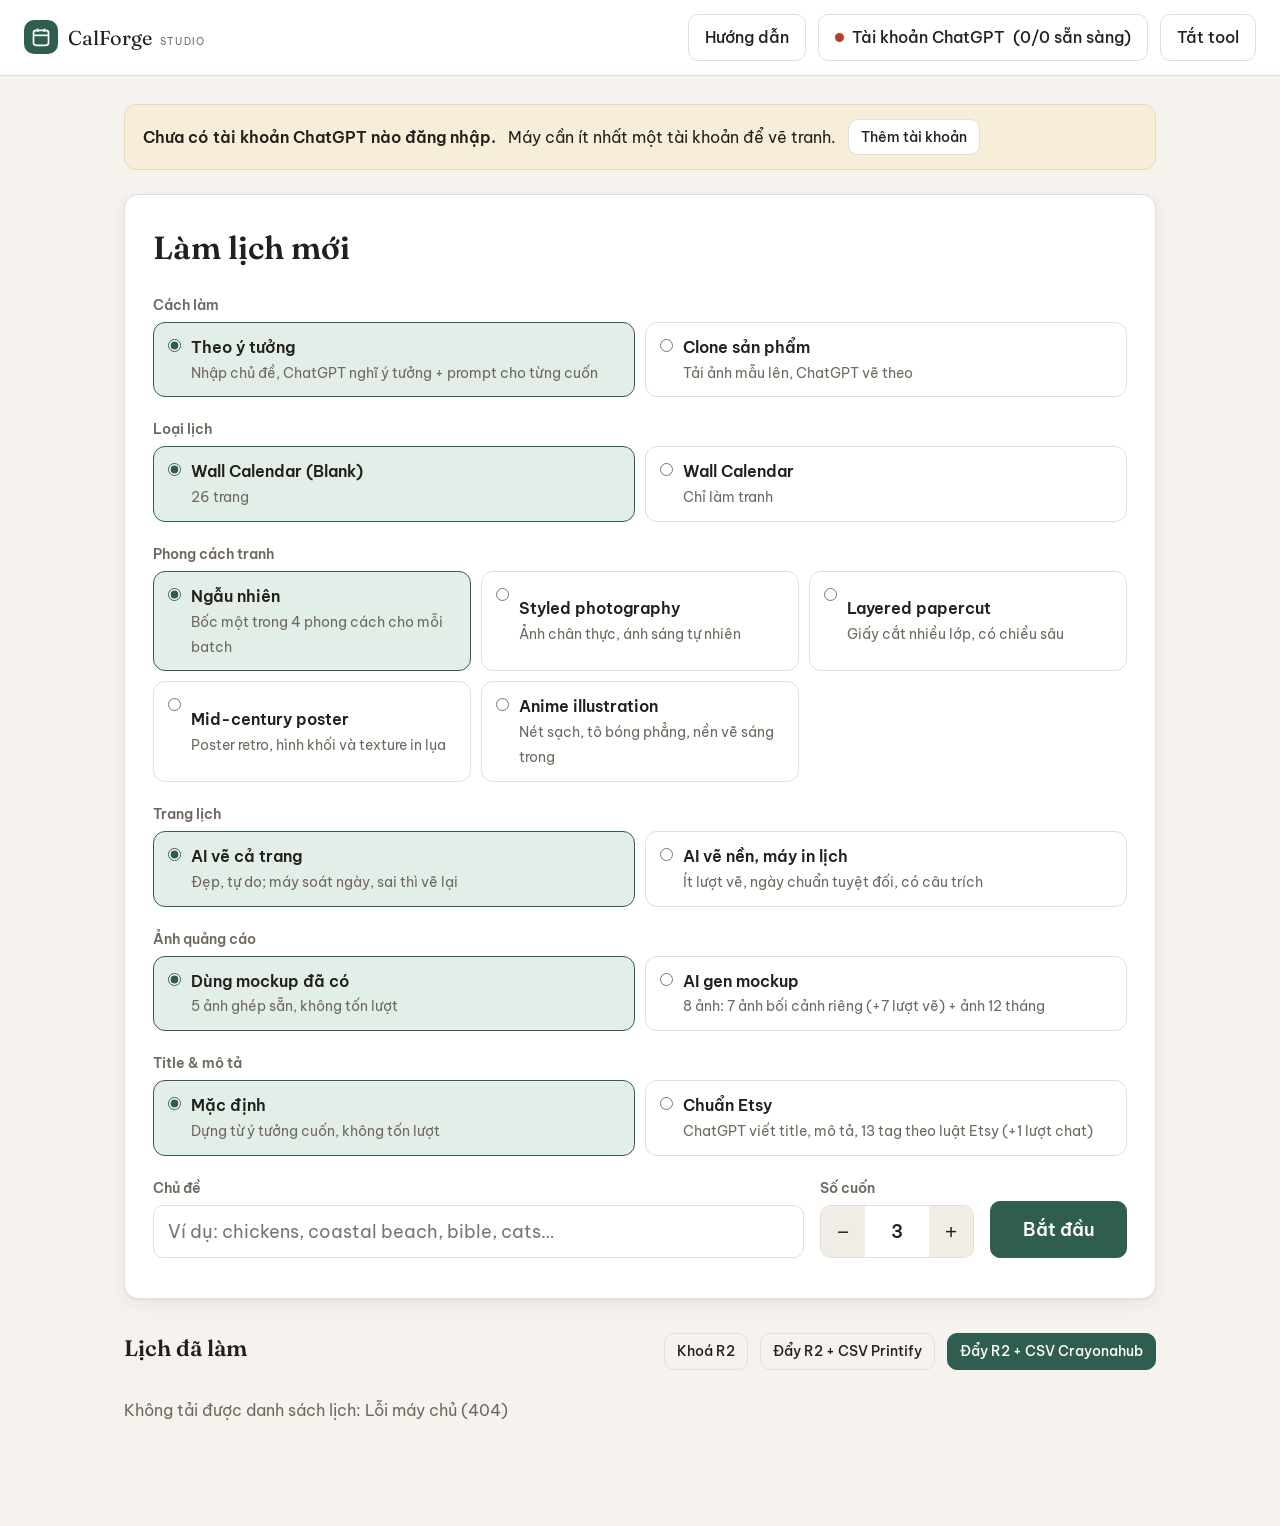
==== calforge/ui/static/index.html @ 5be68f3b "fit ui" ====
<!DOCTYPE html>
<html lang="vi">
<head>
  <meta charset="UTF-8">
  <meta name="viewport" content="width=device-width, initial-scale=1.0">
  <title>CalForge Studio</title>
  <link rel="preconnect" href="https://fonts.googleapis.com">
  <link rel="preconnect" href="https://fonts.gstatic.com" crossorigin>
  <link href="https://fonts.googleapis.com/css2?family=Be+Vietnam+Pro:wght@400;500;600;700&family=Fraunces:opsz,wght@9..144,600&display=swap" rel="stylesheet">
  <link rel="stylesheet" href="app.css">
  <link rel="stylesheet" href="clone.css">
</head>
<body>
  <header class="top">
    <div class="brand">
      <span class="brand-mark" aria-hidden="true">
        <svg width="20" height="20" viewBox="0 0 24 24" fill="none" stroke="currentColor" stroke-width="2"><rect x="3" y="4" width="18" height="18" rx="3"/><line x1="16" y1="2" x2="16" y2="6"/><line x1="8" y1="2" x2="8" y2="6"/><line x1="3" y1="10" x2="21" y2="10"/></svg>
      </span>
      <span class="brand-name">CalForge <small>STUDIO</small></span>
    </div>
    <a class="btn btn-ghost" href="/huong-dan" target="_blank" style="margin-left:auto">Hướng dẫn</a>
    <button class="btn btn-ghost" id="btnAccounts">
      <span class="dot" id="accDot"></span> Tài khoản ChatGPT <span id="accSummary"></span>
    </button>
    <button class="btn btn-ghost" id="btnQuit" title="Tắt hẳn tool (dừng cả việc đang chạy)">Tắt tool</button>
  </header>

  <main class="page">
    <!-- Cảnh báo: chưa có tài khoản ChatGPT đăng nhập -->
    <div class="notice" id="accNotice" hidden>
      <strong>Chưa có tài khoản ChatGPT nào đăng nhập.</strong>
      Máy cần ít nhất một tài khoản để vẽ tranh.
      <button class="btn btn-small" id="btnNoticeAccounts">Thêm tài khoản</button>
    </div>

    <!-- 1. Làm lịch mới -->
    <section class="card start" id="startCard">
      <h1>Làm lịch mới</h1>
      <fieldset class="kinds" id="modePicker">
        <legend>Cách làm</legend>
        <label class="kind">
          <input type="radio" name="make_mode" value="idea" checked>
          <span><strong>Theo ý tưởng</strong><small>Nhập chủ đề, ChatGPT nghĩ ý tưởng + prompt cho từng cuốn</small></span>
        </label>
        <label class="kind">
          <input type="radio" name="make_mode" value="clone">
          <span><strong>Clone sản phẩm</strong><small>Tải ảnh mẫu lên, ChatGPT vẽ theo</small></span>
        </label>
      </fieldset>
      <div class="mode-panel" id="ideaPanel" data-mode="idea">
      <fieldset class="kinds" id="productPicker">
        <legend>Loại lịch</legend>
        <label class="kind">
          <input type="radio" name="product" value="wall_grid" checked>
          <span><strong>Wall Calendar (Blank)</strong><small>26 trang</small></span>
        </label>
        <label class="kind">
          <input type="radio" name="product" value="wall_premade">
          <span><strong>Wall Calendar</strong><small>Chỉ làm tranh</small></span>
        </label>
      </fieldset>
      <fieldset class="kinds" id="stylePicker">
        <legend>Phong cách tranh</legend>
        <label class="kind style-kind" data-style-family="random">
          <input type="radio" name="family" value="random" checked>
          <span class="style-sample style-sample-random" aria-hidden="true"></span>
          <span><strong>Ngẫu nhiên</strong><small>Bốc một trong 4 phong cách cho mỗi batch</small></span>
        </label>
        <label class="kind style-kind" data-style-family="styled_photography">
          <input type="radio" name="family" value="styled_photography">
          <span class="style-sample" aria-hidden="true"></span>
          <span><strong>Styled photography</strong><small>Ảnh chân thực, ánh sáng tự nhiên</small></span>
        </label>
        <label class="kind style-kind" data-style-family="papercut_collage">
          <input type="radio" name="family" value="papercut_collage">
          <span class="style-sample" aria-hidden="true"></span>
          <span><strong>Layered papercut</strong><small>Giấy cắt nhiều lớp, có chiều sâu</small></span>
        </label>
        <label class="kind style-kind" data-style-family="mid_century_retro">
          <input type="radio" name="family" value="mid_century_retro">
          <span class="style-sample" aria-hidden="true"></span>
          <span><strong>Mid-century poster</strong><small>Poster retro, hình khối và texture in lụa</small></span>
        </label>
        <label class="kind style-kind" data-style-family="anime_illustration">
          <input type="radio" name="family" value="anime_illustration">
          <span class="style-sample" aria-hidden="true"></span>
          <span><strong>Anime illustration</strong><small>Nét sạch, tô bóng phẳng, nền vẽ sáng trong</small></span>
        </label>
      </fieldset>
      <fieldset class="kinds" id="gridModePicker">
        <legend>Trang lịch</legend>
        <label class="kind">
          <input type="radio" name="grid_mode" value="ai_page" checked>
          <span><strong>AI vẽ cả trang</strong><small>Đẹp, tự do; máy soát ngày, sai thì vẽ lại</small></span>
        </label>
        <label class="kind">
          <input type="radio" name="grid_mode" value="background">
          <span><strong>AI vẽ nền, máy in lịch</strong><small>Ít lượt vẽ, ngày chuẩn tuyệt đối, có câu trích</small></span>
        </label>
      </fieldset>
      <fieldset class="kinds" id="mockupPicker">
        <legend>Ảnh quảng cáo</legend>
        <label class="kind">
          <input type="radio" name="mockup_mode" value="template" checked>
          <span><strong>Dùng mockup đã có</strong><small>5 ảnh ghép sẵn, không tốn lượt</small></span>
        </label>
        <label class="kind">
          <input type="radio" name="mockup_mode" value="ai">
          <span><strong>AI gen mockup</strong><small>8 ảnh: 7 ảnh bối cảnh riêng (+7 lượt vẽ) + ảnh 12 tháng</small></span>
        </label>
      </fieldset>
      <fieldset class="kinds" id="listingPicker">
        <legend>Title &amp; mô tả</legend>
        <label class="kind">
          <input type="radio" name="listing_style" value="standard" checked>
          <span><strong>Mặc định</strong><small>Dựng từ ý tưởng cuốn, không tốn lượt</small></span>
        </label>
        <label class="kind">
          <input type="radio" name="listing_style" value="etsy">
          <span><strong>Chuẩn Etsy</strong><small>ChatGPT viết title, mô tả, 13 tag theo luật Etsy (+1 lượt chat)</small></span>
        </label>
      </fieldset>
      <div class="start-row">
        <label class="field grow">
          <span>Chủ đề</span>
          <input id="inputKeyword" type="text" placeholder="Ví dụ: chickens, coastal beach, bible, cats…" autocomplete="off">
        </label>
        <label class="field narrow">
          <span>Số cuốn</span>
          <div class="stepper">
            <button type="button" data-step="-1" aria-label="Bớt một cuốn">−</button>
            <input id="inputCount" type="number" min="1" max="20" value="3">
            <button type="button" data-step="1" aria-label="Thêm một cuốn">+</button>
          </div>
        </label>
        <button class="btn btn-primary btn-big" id="btnStart">Bắt đầu</button>
      </div>
      <p class="hint" id="startHint"></p>
      </div>
      <!-- Clone sản phẩm: tải ảnh mẫu lên, ChatGPT (chỉ tài khoản Plus) vẽ theo -->
      <div class="mode-panel" id="clonePanel" data-mode="clone" hidden>
        <div class="notice" id="clonePlusNotice" hidden></div>
        <fieldset class="kinds refs-box">
          <legend>Ảnh mẫu <small class="muted">(1–10 ảnh)</small></legend>
          <div class="drop" id="cloneDrop" tabindex="0">
            <input type="file" id="cloneFiles" multiple hidden>
            <p><strong>Kéo thả, dán (Ctrl+V)</strong> hoặc <button class="btn btn-small" id="clonePick" type="button">Chọn ảnh</button></p>
            <p class="hint">Khuyến khích <strong>mỗi ảnh chỉ 1 artwork</strong> (tranh không có lịch) để vẽ giống nhất. Ảnh trang lịch, mockup, PDF vẫn được.<br>
              Ảnh 1 → artwork 1, ảnh 2 → artwork 2… Thiếu thì ChatGPT tự vẽ thêm cùng phong cách.</p>
          </div>
          <ol class="ref-list" id="cloneRefList"></ol>
        </fieldset>
        <fieldset class="kinds" id="cloneMockupPicker">
          <legend>Ảnh quảng cáo</legend>
          <label class="kind">
            <input type="radio" name="clone_mockup_mode" value="ai" checked>
            <span><strong>AI gen mockup</strong><small>8 ảnh: 7 ảnh bối cảnh riêng (+7 lượt vẽ) + ảnh 12 tháng</small></span>
          </label>
          <label class="kind">
            <input type="radio" name="clone_mockup_mode" value="template">
            <span><strong>Dùng mockup đã có</strong><small>Ảnh ghép sẵn, không tốn lượt</small></span>
          </label>
        </fieldset>
        <div class="start-row">
          <label class="field grow">
            <span>Chủ đề (tên thư mục)</span>
            <input id="cloneGroup" type="text" placeholder="Ví dụ: cats-clone, bible-verse…" maxlength="80" autocomplete="off">
          </label>
          <label class="field narrow">
            <span>Năm lịch</span>
            <div class="stepper-y">
              <button type="button" data-ystep="-1" aria-label="Bớt một năm">−</button>
              <input id="cloneYear" type="number" min="2025" max="2100" value="2027">
              <button type="button" data-ystep="1" aria-label="Thêm một năm">+</button>
            </div>
          </label>
          <label class="field narrow show-chrome" title="Bật: các cửa sổ ChatGPT hiện ra để xem tool làm việc. Tắt: chạy ngầm.">
            <span>Chrome</span>
            <span class="check"><input type="checkbox" id="cloneShowChrome"> Hiện cửa sổ</span>
          </label>
          <button class="btn btn-primary btn-big" id="btnCloneStart" disabled>Bắt đầu</button>
        </div>
        <p class="hint" id="cloneStartHint">Thêm ảnh mẫu để bắt đầu. Chỉ dùng tài khoản ChatGPT Plus: 12 artwork + bìa (1 tài khoản), 12 trang lịch (tài khoản khác).</p>
      </div>
    </section>

    <!-- 2. Đang chạy -->
    <section class="card running" id="runCard" hidden>
      <div class="run-head">
        <div>
          <h2 id="runTitle">Đang làm lịch</h2>
          <p class="lead" id="runSub">Đang chuẩn bị…</p>
        </div>
        <button class="btn btn-danger-ghost" id="btnStop">Dừng</button>
      </div>
      <ol class="steps" id="runSteps"></ol>
      <div class="bar"><div class="bar-fill" id="runBar"></div></div>
      <details class="advanced" id="logBox">
        <summary>Chi tiết</summary>
        <pre id="runLog"></pre>
      </details>
    </section>

    <!-- 2b. Hàng đợi batch -->
    <section class="card queue" id="queueCard" hidden>
      <div class="run-head">
        <h2>Hàng đợi</h2>
        <span class="grow"></span>
        <button class="btn btn-small btn-ghost" id="btnQueuePause">Tạm dừng</button>
      </div>
      <p class="hint" id="queuePaused" hidden>Đã tạm dừng: batch đang làm dở được đưa về đầu hàng. Bấm <b>Tiếp tục</b> để làm tiếp.</p>
      <ol class="queue-list" id="queueWaiting"></ol>
      <details class="queue-done" id="queueDoneBox" hidden>
        <summary>Đã xong <span id="queueDoneCount"></span></summary>
        <ul class="queue-list" id="queueDone"></ul>
        <button class="btn btn-small btn-ghost" id="btnQueueClear">Xoá danh sách đã xong</button>
      </details>
    </section>

    <!-- 2c. Clone sản phẩm: đang chạy + hàng đợi -->
    <section class="card running" id="cloneRunCard" hidden>
      <div class="run-head">
        <div>
          <h2 id="cloneRunTitle">Đang clone sản phẩm</h2>
          <p class="lead" id="cloneRunSub">Đang chuẩn bị…</p>
        </div>
        <button class="btn btn-danger-ghost" id="btnCloneStop">Dừng</button>
      </div>
      <ol class="steps" id="cloneRunSteps"></ol>
      <div class="bar"><div class="bar-fill" id="cloneRunBar"></div></div>
      <details class="advanced" id="cloneLogBox">
        <summary>Chi tiết</summary>
        <pre id="cloneRunLog"></pre>
      </details>
    </section>
    <section class="card queue" id="cloneQueueCard" hidden>
      <div class="run-head">
        <h2>Hàng đợi clone sản phẩm</h2>
        <span class="grow"></span>
        <button class="btn btn-small btn-accent" id="btnCloneRun" hidden>Chạy hàng đợi</button>
      </div>
      <ol class="queue-list" id="cloneQueue"></ol>
    </section>

    <!-- 3. Kết quả -->
    <section class="results">
      <div class="results-head">
        <h2>Lịch đã làm</h2>
        <span class="count" id="bookCount"></span>
        <span class="grow"></span>
        <button class="btn btn-small btn-ghost" id="btnR2Settings">Khoá R2</button>
        <button class="btn btn-small btn-ghost" id="btnShop">Đẩy R2 + CSV Printify</button>
          <button class="btn btn-small btn-primary" id="btnCalendaria">Đẩy R2 + CSV Crayonahub</button>
      </div>
      <p class="hint" id="shopResult" hidden></p>
      <div class="notice" id="unfinishedNotice" hidden>
        <span id="unfinishedText"></span>
        <button class="btn btn-small btn-accent" id="btnFinishAll">Hoàn thiện ngay</button>
      </div>
      <div id="results"><p class="empty">Đang tải…</p></div>
    </section>
  </main>

  <!-- Chi tiết một cuốn -->
  <div class="modal" id="bookModal" hidden>
    <div class="modal-card wide">
      <button class="modal-x" data-close aria-label="Đóng">✕</button>
      <div class="book-head">
        <div>
          <h2 id="bookTitle"></h2>
          <p class="lead" id="bookSub"></p>
        </div>
        <span class="pill" id="bookState"></span>
      </div>
      <div class="notice" id="bookError" hidden></div>
      <div class="gallery" id="bookGallery"></div>
      <div class="book-actions" id="bookActions"></div>
      <details class="book-pages" id="bookPagesBox">
        <summary>Sửa trang hỏng</summary>
        <p class="hint">Tick trang bị lỗi (vẽ sai, méo, có chữ lạ…) rồi bấm Vẽ lại. Máy chỉ vẽ lại đúng các trang đó,
          rồi tự làm lại trang in, PDF và ảnh quảng cáo. Ảnh cũ được cất lại, không mất.</p>
        <div class="page-grid" id="bookPages"></div>
        <div class="shop-foot">
          <span class="muted" id="bookPagesPicked"></span>
          <span class="grow"></span>
          <button class="btn btn-accent" id="btnRedo" disabled>Vẽ lại</button>
        </div>
      </details>
      <div class="listing" id="bookListing"></div>
    </div>
  </div>

  <!-- Tài khoản ChatGPT -->
  <div class="modal" id="accModal" hidden>
    <div class="modal-card">
      <button class="modal-x" data-close aria-label="Đóng">✕</button>
      <h2>Tài khoản ChatGPT</h2>
      <p class="lead">Bấm <b>Thêm</b>, đăng nhập ChatGPT rồi đóng Chrome.</p>
      <div class="acc-add">
        <input id="inputAccName" type="text" placeholder="Tên tài khoản, ví dụ: acc6">
        <button class="btn btn-primary" id="btnAccAdd">Thêm</button>
      </div>
      <details class="bulk" id="bulkBox">
        <summary>Đăng nhập hàng loạt</summary>
        <p class="hint">Mỗi dòng: <code>email | mật khẩu | mã 2FA</code>. Mật khẩu không được lưu.</p>
        <textarea id="bulkCreds" rows="5" spellcheck="false" autocomplete="off"
                  placeholder="a@gmail.com|MatKhau1|SEED2FA&#10;b@gmail.com|MatKhau2|SEED2FA"></textarea>
        <button class="btn btn-primary" id="btnBulkGo">Đăng nhập tất cả</button>
        <ul class="bulk-list" id="bulkList"></ul>
      </details>
      <div class="acc-plan-bar">
        <button class="btn btn-small" id="btnPlanCheck">Kiểm tra gói Plus</button>
        <span class="muted" id="planCheckNote"></span>
      </div>
      <ul class="acc-list" id="accList"></ul>
    </div>
  </div>

  <!-- Khoá Cloudflare R2 -->
  <div class="modal" id="r2Modal" hidden>
    <div class="modal-card">
      <button class="modal-x" data-close aria-label="Đóng">✕</button>
      <h2>Cloudflare R2</h2>
      <label class="field"><span>Account ID</span><input id="r2Account" type="text" autocomplete="off"></label>
      <label class="field"><span>Access Key ID</span><input id="r2Key" type="text" autocomplete="off"></label>
      <label class="field"><span>Secret Access Key</span><input id="r2Secret" type="password" autocomplete="new-password"></label>
      <label class="field"><span>Bucket</span><input id="r2Bucket" type="text" autocomplete="off"></label>
      <label class="field"><span>Public URL</span><input id="r2Public" type="text" placeholder="https://cdn.example.com" autocomplete="off"></label>
      <button class="btn btn-primary" id="btnR2Save">Lưu</button>
    </div>
  </div>

  <!-- Chọn cuốn đẩy R2 + xuất CSV -->
  <div class="modal" id="shopModal" hidden>
    <div class="modal-card wide">
      <button class="modal-x" data-close aria-label="Đóng">✕</button>
      <h2 id="shopTitle">Chọn cuốn đưa lên web</h2>
      <p class="lead">Máy đẩy ảnh + file của các cuốn đã chọn lên R2, rồi xuất 1 file CSV gồm đúng các cuốn đó.</p>
      <div class="shop-tools">
        <button class="btn btn-small btn-ghost" data-pick="new">Chọn cuốn chưa xuất</button>
        <button class="btn btn-small btn-ghost" data-pick="all">Chọn tất cả</button>
        <button class="btn btn-small btn-ghost" data-pick="none">Bỏ chọn</button>
        <span class="grow"></span>
        <input id="shopFilter" type="search" placeholder="Tìm SKU / tên / chủ đề…" autocomplete="off">
      </div>
      <div class="shop-books" id="shopBooks"><p class="empty">Đang tải…</p></div>
      <div class="shop-foot">
        <span class="muted" id="shopPicked"></span>
        <span class="grow"></span>
        <button class="btn btn-primary" id="btnShopGo" disabled>Đẩy R2 + xuất CSV</button>
      </div>
    </div>
  </div>

  <!-- Xem ảnh lớn -->
  <div class="modal lightbox" id="lightbox" hidden>
    <button class="modal-x" data-close aria-label="Đóng">✕</button>
    <img id="lightboxImg" alt="">
  </div>

  <div class="toasts" id="toasts"></div>
  <script src="app.js"></script>
  <script src="clone.js"></script>
</body>
</html>
---- calforge/ui/static/app.css ----
/* CalForge Studio — giao diện một trang, sáng, chữ to, ít nút. */

:root {
  --bg: #f6f3ee;
  --surface: #ffffff;
  --surface-2: #f1ede6;
  --line: #e4ded4;
  --text: #22201c;
  --muted: #6f685e;
  --primary: #2f5d50;
  --primary-hover: #264c42;
  --primary-soft: #e3eee9;
  --accent: #b86a2c;
  --ok: #2f7d4f;
  --ok-soft: #e2f1e7;
  --warn: #a8741a;
  --warn-soft: #f7eed9;
  --bad: #b2412f;
  --bad-soft: #f8e4df;
  --radius: 14px;
  --shadow: 0 1px 2px rgba(34, 32, 28, .06), 0 6px 20px rgba(34, 32, 28, .06);
  --font: 'Be Vietnam Pro', system-ui, -apple-system, 'Segoe UI', sans-serif;
  --display: 'Fraunces', Georgia, serif;
}

:root:not([data-theme="light"]) {
  color-scheme: light;
}

* { box-sizing: border-box; margin: 0; padding: 0; }

body {
  font-family: var(--font);
  background: var(--bg);
  color: var(--text);
  font-size: 16px;
  line-height: 1.55;
  -webkit-font-smoothing: antialiased;
}

[hidden] { display: none !important; }
b, strong { font-weight: 600; }

/* ---------- khung trang ---------- */
.top {
  display: flex;
  align-items: center;
  justify-content: space-between;
  gap: 12px;
  padding: 14px 24px;
  background: var(--surface);
  border-bottom: 1px solid var(--line);
  position: sticky;
  top: 0;
  z-index: 5;
}

.brand { display: flex; align-items: center; gap: 10px; }
.brand-mark {
  display: grid;
  place-items: center;
  width: 34px;
  height: 34px;
  border-radius: 10px;
  background: var(--primary);
  color: #fff;
}
.brand-name { font-family: var(--display); font-size: 1.25rem; }
.brand-name small { font-family: var(--font); font-size: .65rem; letter-spacing: .12em; color: var(--muted); margin-left: 4px; }

.page { max-width: 1080px; margin: 0 auto; padding: 28px 24px 80px; display: grid; gap: 24px; }

.card {
  background: var(--surface);
  border: 1px solid var(--line);
  border-radius: var(--radius);
  box-shadow: var(--shadow);
  padding: 28px;
}
.card.dim { opacity: .55; pointer-events: none; }

h1 { font-family: var(--display); font-size: 2rem; font-weight: 600; margin-bottom: 6px; }
h2 { font-family: var(--display); font-size: 1.4rem; font-weight: 600; }
h3 { font-size: 1.05rem; font-weight: 600; }
.lead { color: var(--muted); max-width: 62ch; }
.hint { color: var(--muted); font-size: .9rem; margin-top: 12px; }
.muted { color: var(--muted); }
.empty { color: var(--muted); padding: 24px 0; }
.grow { flex: 1; }

/* ---------- nút ---------- */
.btn {
  display: inline-flex;
  align-items: center;
  justify-content: center;
  gap: 8px;
  padding: 10px 16px;
  border-radius: 10px;
  border: 1px solid var(--line);
  background: var(--surface);
  color: var(--text);
  font: inherit;
  font-weight: 500;
  text-decoration: none;
  cursor: pointer;
  transition: background .15s, border-color .15s, transform .05s;
}
.btn:hover { background: var(--surface-2); }
.btn:active { transform: translateY(1px); }
.btn:disabled { opacity: .5; cursor: not-allowed; }
.btn:focus-visible, input:focus-visible, select:focus-visible, summary:focus-visible, .book:focus-visible {
  outline: 3px solid color-mix(in srgb, var(--primary) 40%, transparent);
  outline-offset: 2px;
}
.btn-primary { background: var(--primary); border-color: var(--primary); color: #fff; }
.btn-primary:hover { background: var(--primary-hover); }
.btn-accent { background: var(--accent); border-color: var(--accent); color: #fff; }
.btn-accent:hover { filter: brightness(.95); background: var(--accent); }
.btn-ghost { background: transparent; }
.btn-danger-ghost { background: transparent; color: var(--bad); border-color: var(--bad-soft); }
.btn-danger-ghost:hover { background: var(--bad-soft); }
.btn-big { padding: 14px 32px; font-size: 1.1rem; font-weight: 600; align-self: end; }
.btn-small { padding: 6px 12px; font-size: .9rem; }

.dot { display: inline-block; width: 9px; height: 9px; border-radius: 50%; background: var(--line); flex: none; }
.dot.ok { background: var(--ok); }
.dot.bad { background: var(--bad); }
.dot.warn { background: var(--warn); }

/* ---------- thông báo ---------- */
.notice {
  display: flex;
  flex-wrap: wrap;
  align-items: center;
  gap: 8px 12px;
  padding: 14px 18px;
  border-radius: 12px;
  background: var(--warn-soft);
  border: 1px solid #ecd9b0;
}

/* ---------- form bắt đầu ---------- */
.kinds { border: 0; display: grid; grid-template-columns: repeat(auto-fit, minmax(240px, 1fr)); gap: 10px; margin-top: 22px; }
.kinds legend { font-size: .85rem; font-weight: 600; color: var(--muted); margin-bottom: 6px; }
.kind { display: flex; gap: 10px; align-items: flex-start; padding: 12px 14px; border: 1px solid var(--line); border-radius: 12px; cursor: pointer; }
.kind:has(input:checked) { border-color: var(--primary); background: var(--primary-soft); }
.kind input { margin-top: 4px; accent-color: var(--primary); }
.kind strong { display: block; }
.kind small { color: var(--muted); font-size: .85rem; }
.style-kind { align-items: center; min-height: 92px; }
.style-kind input { align-self: flex-start; }
.style-kind > span:last-child { min-width: 0; }
.style-sample {
  display: none;
  flex: 0 0 78px;
  width: 78px;
  height: 78px;
  overflow: hidden;
  border-radius: 9px;
  background: var(--surface-2);
  border: 1px solid color-mix(in srgb, var(--line) 80%, transparent);
  box-shadow: 0 2px 7px rgba(34, 32, 28, .12);
  cursor: zoom-in;
  transition: transform .15s, box-shadow .15s;
}
.style-sample.has-image { display: flex; }
.style-sample.has-image:hover { transform: scale(1.04); box-shadow: 0 5px 14px rgba(34, 32, 28, .2); }
.style-sample:focus-visible { outline: 3px solid color-mix(in srgb, var(--primary) 40%, transparent); outline-offset: 2px; }
.style-sample img { width: 100%; height: 100%; object-fit: cover; display: block; }
.style-sample-random img { width: 33.333%; flex: 1 1 0; object-position: center; }
@media (max-width: 620px) {
  .style-sample { flex-basis: 64px; width: 64px; height: 64px; }
}
.kind-tag { padding: 0 14px 12px; font-size: .8rem; color: var(--muted); }
.book .sku { margin: -4px 14px 12px; align-self: flex-start; font: 600 .78rem/1.6 ui-monospace, Consolas, monospace;
  letter-spacing: .04em; color: var(--muted); background: rgba(0, 0, 0, .05); border-radius: 6px; padding: 0 7px;
  cursor: copy; }
.book .sku:hover { color: inherit; background: rgba(0, 0, 0, .09); }
.book { position: relative; }
.book .book-detail { position: absolute; top: 8px; right: 8px; padding: 2px 10px; border-radius: 999px;
  font-size: .78rem; font-weight: 600; color: #fff; background: rgba(20, 20, 20, .62); cursor: pointer; }
.book .book-detail:hover, .book .book-detail:focus-visible { background: rgba(20, 20, 20, .85); outline: none; }
.start-row { display: flex; flex-wrap: wrap; gap: 16px; margin-top: 22px; align-items: flex-end; }
.field { display: grid; gap: 6px; }
.field > span { font-size: .85rem; font-weight: 600; color: var(--muted); }
.field.grow { flex: 1 1 320px; }
.field.narrow { flex: 0 0 auto; }
input[type="text"], input[type="number"], select {
  font: inherit;
  padding: 12px 14px;
  border: 1px solid var(--line);
  border-radius: 10px;
  background: var(--surface);
  color: var(--text);
  width: 100%;
}
#inputKeyword { font-size: 1.1rem; }

.stepper { display: flex; border: 1px solid var(--line); border-radius: 10px; overflow: hidden; }
.stepper button {
  width: 44px;
  border: 0;
  background: var(--surface-2);
  font-size: 1.3rem;
  cursor: pointer;
  color: var(--text);
}
.stepper button:hover { background: var(--line); }
.stepper input {
  width: 64px;
  border: 0;
  border-radius: 0;
  text-align: center;
  font-size: 1.1rem;
  font-weight: 600;
  -moz-appearance: textfield;
}
.stepper input::-webkit-inner-spin-button { -webkit-appearance: none; }

.advanced { margin-top: 18px; }
.advanced summary { cursor: pointer; color: var(--muted); font-size: .9rem; width: max-content; }
.advanced[open] summary { margin-bottom: 12px; }
.advanced .field { max-width: 360px; }

/* ---------- đang chạy ---------- */
.running { border-color: color-mix(in srgb, var(--primary) 35%, var(--line)); }
.run-head { display: flex; justify-content: space-between; align-items: flex-start; gap: 16px; }
.steps { list-style: none; display: flex; flex-wrap: wrap; gap: 8px; margin: 22px 0 16px; }
.steps li {
  display: flex;
  align-items: center;
  gap: 8px;
  padding: 7px 12px 7px 7px;
  border-radius: 999px;
  background: var(--surface-2);
  color: var(--muted);
  font-size: .9rem;
}
.steps .n {
  display: grid;
  place-items: center;
  width: 24px;
  height: 24px;
  border-radius: 50%;
  background: var(--surface);
  font-size: .8rem;
  font-weight: 600;
}
.steps li.done { color: var(--ok); background: var(--ok-soft); }
.steps li.done .n { background: var(--ok); color: #fff; }
.steps li.now { color: var(--primary); background: var(--primary-soft); font-weight: 600; }
.steps li.now .n { background: var(--primary); color: #fff; animation: pulse 1.6s ease-in-out infinite; }
@keyframes pulse { 50% { box-shadow: 0 0 0 6px color-mix(in srgb, var(--primary) 18%, transparent); } }

.bar { height: 10px; border-radius: 999px; background: var(--surface-2); overflow: hidden; }
.bar-fill { height: 100%; width: 0; background: var(--primary); border-radius: inherit; transition: width .6s ease; }
#runLog {
  max-height: 320px;
  overflow: auto;
  padding: 12px;
  border-radius: 10px;
  background: #1f1d1a;
  color: #e9e4da;
  font: 12px/1.5 Consolas, monospace;
  white-space: pre-wrap;
}

/* ---------- kết quả ---------- */
.results-head { display: flex; align-items: baseline; gap: 12px; margin: 8px 0 4px; }
.count { color: var(--muted); font-size: .9rem; }
.group { margin-top: 18px; }
.group-head { display: flex; align-items: center; gap: 12px; margin-bottom: 12px; }
.group-head h3 { text-transform: capitalize; }
.group-head .btn { margin-left: auto; }

.books { display: grid; grid-template-columns: repeat(auto-fill, minmax(230px, 1fr)); gap: 16px; }
.book {
  display: flex;
  flex-direction: column;
  text-align: left;
  font: inherit;
  color: inherit;
  background: var(--surface);
  border: 1px solid var(--line);
  border-radius: var(--radius);
  overflow: hidden;
  cursor: pointer;
  box-shadow: var(--shadow);
  transition: transform .15s, box-shadow .15s;
}
.book:hover { transform: translateY(-2px); box-shadow: 0 10px 28px rgba(34, 32, 28, .12); }
.book.error { border-color: #eccdc5; }
.book.rejected { border-color: #dc9d91; background: #fff8f6; }
.thumb { aspect-ratio: 4 / 3; background: var(--surface-2); display: grid; place-items: center; color: var(--muted); font-size: .9rem; }
.thumb img { width: 100%; height: 100%; object-fit: cover; display: block; }
.book-meta { display: flex; justify-content: space-between; align-items: flex-start; gap: 8px; padding: 12px 14px 4px; }
.book-meta strong { font-size: .98rem; line-height: 1.35; }
.why { padding: 0 14px 12px; color: var(--bad); font-size: .85rem; }
.book-meta + .why, .book > .book-meta:last-child { padding-bottom: 14px; }

.pill { flex: none; font-size: .75rem; font-weight: 600; padding: 3px 10px; border-radius: 999px; background: var(--surface-2); color: var(--muted); }
.pill.done { background: var(--ok-soft); color: var(--ok); }
.pill.error { background: var(--bad-soft); color: var(--bad); }
.pill.rejected { background: #f6d8d2; color: #8f2f20; }
.plan-tag { flex: none; font-size: .75rem; font-weight: 600; padding: 2px 9px; border-radius: 999px;
  background: var(--surface-2); color: var(--muted); white-space: nowrap; }
.plan-tag.paid { background: var(--ok-soft); color: var(--ok); }
.plan-tag.soon { background: var(--warn-soft); color: var(--warn); }
.plan-tag.expired { background: var(--bad-soft); color: var(--bad); }
.acc-plan-bar { display: flex; gap: 10px; align-items: center; margin: 10px 0 4px; flex-wrap: wrap; }
.pill.pending { background: var(--warn-soft); color: var(--warn); }

/* ---------- modal ---------- */
.modal {
  position: fixed;
  inset: 0;
  z-index: 20;
  display: grid;
  place-items: center;
  padding: 24px 16px;
  background: rgba(34, 32, 28, .45);
  overflow: auto;
}
.modal-card {
  position: relative;
  width: min(560px, 100%);
  background: var(--surface);
  border-radius: 18px;
  padding: 28px;
  box-shadow: 0 24px 60px rgba(0, 0, 0, .25);
  display: grid;
  gap: 16px;
}
.modal-card.wide { width: min(980px, 100%); }
.modal-x {
  position: absolute;
  top: 14px;
  right: 14px;
  width: 36px;
  height: 36px;
  border: 0;
  border-radius: 50%;
  background: var(--surface-2);
  cursor: pointer;
  font-size: 1rem;
  color: var(--text);
}
.book-head { display: flex; align-items: flex-start; gap: 12px; padding-right: 44px; }
.book-head > div { flex: 1; }
.book-head .pill { margin-top: 6px; }
.gallery { display: grid; grid-template-columns: repeat(auto-fill, minmax(170px, 1fr)); gap: 10px; }
.gallery img { width: 100%; aspect-ratio: 1; object-fit: cover; border-radius: 10px; cursor: zoom-in; background: var(--surface-2); }
.gallery .preview { position: relative; margin: 0; }
.gallery .preview-redo { position: absolute; right: 8px; bottom: 10px; background: rgba(255, 255, 255, .92);
  box-shadow: 0 1px 4px rgba(0, 0, 0, .18); }
.book-actions { display: flex; flex-wrap: wrap; gap: 10px; align-items: center; }
.listing { display: grid; gap: 12px; border-top: 1px solid var(--line); padding-top: 18px; }
.listing:empty { display: none; }
.copy-row { display: flex; gap: 12px; align-items: flex-start; padding: 12px 14px; border-radius: 10px; background: var(--surface-2); }
.copy-row > div { flex: 1; min-width: 0; }
.label { display: block; font-size: .75rem; font-weight: 600; letter-spacing: .04em; text-transform: uppercase; color: var(--muted); margin-bottom: 4px; }
.tags { display: flex; flex-wrap: wrap; gap: 6px; }
.tags span { background: var(--surface); border: 1px solid var(--line); border-radius: 999px; padding: 2px 10px; font-size: .85rem; }
.desc { max-height: 180px; overflow: auto; font-size: .92rem; }
.desc p, .desc ul { margin-bottom: 8px; }
.desc ul { padding-left: 20px; }

.lightbox { background: rgba(0, 0, 0, .85); }
.lightbox img { max-width: 100%; max-height: 90vh; border-radius: 8px; }
.lightbox .modal-x { position: fixed; background: rgba(255, 255, 255, .15); color: #fff; }

/* ---------- tài khoản ---------- */
.acc-add { display: flex; gap: 10px; }
.acc-list { list-style: none; display: grid; gap: 8px; }
.acc-list li { display: flex; align-items: center; gap: 10px; padding: 10px 12px; border: 1px solid var(--line); border-radius: 10px; }

.bulk { border: 1px solid var(--line); border-radius: 12px; padding: 12px 14px; }
.bulk summary { cursor: pointer; font-weight: 600; }
.bulk[open] { display: grid; gap: 10px; }
.bulk .hint { margin: 0; }
.bulk textarea { font: 14px/1.5 Consolas, monospace; padding: 10px 12px; border: 1px solid var(--line); border-radius: 10px; resize: vertical; width: 100%; }
.bulk .btn { justify-self: start; }
.bulk-list { list-style: none; display: grid; gap: 6px; }
.bulk-list:empty { display: none; }
.bulk-list li { display: flex; flex-wrap: wrap; align-items: center; gap: 8px; font-size: .9rem; }
.bulk-list .why { flex-basis: 100%; padding: 0 0 0 17px; }
#accModal .modal-card { width: min(680px, 100%); }
.acc-list .acc-info { flex: 1; min-width: 0; display: grid; gap: 4px; }
.acc-list .acc-line { display: flex; align-items: baseline; gap: 8px; min-width: 0; }
.acc-list .acc-line strong { flex: none; }
.acc-list .muted { overflow: hidden; text-overflow: ellipsis; white-space: nowrap; min-width: 0; }
.acc-list li > .btn { flex: none; white-space: nowrap; }
.acc-list .plan-tag { display: inline-block; }

/* ---------- toast ---------- */
.toasts { position: fixed; right: 20px; bottom: 20px; display: grid; gap: 8px; z-index: 30; max-width: min(420px, calc(100vw - 32px)); }
.toast { padding: 12px 16px; border-radius: 12px; background: var(--text); color: #fff; box-shadow: var(--shadow); animation: in .2s ease; }
.toast.success { background: var(--ok); }
.toast.error { background: var(--bad); }
@keyframes in { from { opacity: 0; transform: translateY(8px); } }

@media (max-width: 640px) {
  .top { padding: 12px 16px; }
  .page { padding: 20px 16px 60px; }
  .card { padding: 20px; }
  h1 { font-size: 1.6rem; }
  .btn-big { width: 100%; }
  .field.narrow { flex: 1 1 auto; }
  .stepper input { flex: 1; }
  .run-head { flex-direction: column; }
  #accSummary { display: none; }
}

@media (prefers-reduced-motion: reduce) {
  * { animation: none !important; transition: none !important; }
}

/* Hàng đợi batch */
.queue .run-head { align-items: center; }
.queue-list { list-style: none; margin: 8px 0 0; padding: 0; }
.queue-list li { display: flex; align-items: center; gap: 10px; padding: 8px 0; border-top: 1px solid var(--line); }
.queue-list li .grow { flex: 1; }
.queue-list li .muted, .queue-list li.muted { color: var(--muted); font-size: .9em; }
.queue-list .tag { font-size: .8em; padding: 1px 8px; border-radius: 999px; background: var(--line); white-space: nowrap; }
.queue-list .tag.ok { background: var(--ok); color: #fff; }
.queue-list .tag.bad { background: var(--bad); color: #fff; }
.queue-list .tag.run { background: var(--accent, #2f5d50); color: #fff; }
.queue-done { margin-top: 10px; }
.queue-done summary { cursor: pointer; color: var(--muted); }

/* Chọn cuốn đẩy R2 + xuất CSV */
.shop-tools, .shop-foot { display: flex; align-items: center; gap: 8px; flex-wrap: wrap; margin: 10px 0; }
.shop-tools .grow, .shop-foot .grow { flex: 1; }
.shop-tools input[type=search] { padding: 6px 10px; border: 1px solid var(--line); border-radius: 8px; min-width: 200px; }
.shop-books { max-height: 55vh; overflow: auto; border: 1px solid var(--line); border-radius: 10px; }
.shop-group { padding: 6px 12px 2px; font-size: .85em; color: var(--muted); background: var(--bg, #f6f3ee);
  position: sticky; top: 0; z-index: 1; }
.shop-book { display: flex; align-items: center; gap: 10px; padding: 8px 12px; border-top: 1px solid var(--line);
  cursor: pointer; }
.shop-book img { width: 54px; height: 40px; object-fit: cover; border-radius: 4px; background: var(--line); }
.shop-book .t { flex: 1; min-width: 0; }
.shop-book .t strong { display: block; overflow: hidden; text-overflow: ellipsis; white-space: nowrap; }
.shop-book .t small { color: var(--muted); }
.shop-book .tag { font-size: .75em; padding: 1px 8px; border-radius: 999px; background: var(--line); white-space: nowrap; }
.shop-book .tag.new { background: var(--ok); color: #fff; }

/* Sửa trang hỏng */
.book-pages { margin: 14px 0; border: 1px solid var(--line); border-radius: 10px; padding: 8px 12px; }
.book-pages summary { cursor: pointer; font-weight: 600; }
.page-grid { display: grid; grid-template-columns: repeat(auto-fill, minmax(120px, 1fr)); gap: 10px; margin-top: 8px; }
.page-item { position: relative; border: 2px solid transparent; border-radius: 8px; overflow: hidden; cursor: pointer;
  background: var(--line); }
.page-item.on { border-color: var(--bad); }
.page-item img { width: 100%; aspect-ratio: 4 / 3; object-fit: cover; display: block; }
.page-item .miss { display: grid; place-items: center; aspect-ratio: 4 / 3; color: var(--muted); font-size: .85em; }
.page-item span { position: absolute; left: 0; right: 0; bottom: 0; padding: 2px 6px; font-size: .8em;
  background: rgba(0, 0, 0, .55); color: #fff; }
.page-item input { position: absolute; top: 6px; left: 6px; }
.queue-list .tag.part { background: #d9a441; color: #fff; }
---- calforge/ui/static/clone.css ----
/* "Clone sản phẩm" trên trang chính - chỉ thêm phần riêng, còn lại dùng app.css */
.mode-panel:not([hidden]) { display: contents; }   /* bọc phần theo cách làm mà không đổi bố cục thẻ */
.refs-box legend small { font-weight: 400; }
.drop { border: 2px dashed var(--line); border-radius: 14px; padding: 18px; text-align: center; }
.drop.over { border-color: var(--primary); background: var(--surface-2); }
.drop:focus-visible { outline: 2px solid var(--primary); outline-offset: 3px; }
.drop p { margin: 0; }
.drop .hint { margin-top: 8px; }
.ref-list { list-style: none; display: grid; grid-template-columns: repeat(auto-fill, minmax(110px, 1fr)); gap: 10px;
  padding: 0; margin: 12px 0 0; }
.ref-list:empty { display: none; }
.ref-list li { position: relative; border: 1px solid var(--line); border-radius: 10px; overflow: hidden; background: var(--surface-2); }
.ref-list img { display: block; width: 100%; aspect-ratio: 4 / 3; object-fit: cover; }
.ref-list .no { position: absolute; left: 6px; top: 6px; background: rgba(0, 0, 0, .6); color: #fff; font-size: .75rem;
  font-weight: 600; padding: 1px 7px; border-radius: 999px; }
.ref-list .tools { display: flex; justify-content: space-between; padding: 2px 4px; }
.ref-list .tools button { border: 0; background: transparent; cursor: pointer; font-size: .95rem; padding: 2px 6px; color: var(--text); }
.ref-list .tools button:hover { background: var(--line); border-radius: 6px; }
.ref-list .file-ph { aspect-ratio: 4 / 3; display: grid; place-content: center; text-align: center; gap: 2px; padding: 6px; }
.ref-list .file-ph small { color: var(--muted); font-size: .7rem; overflow: hidden; text-overflow: ellipsis; white-space: nowrap; max-width: 100px; }
.show-chrome .check { display: flex; align-items: center; gap: 6px; height: 44px; white-space: nowrap; cursor: pointer; }
/* ô năm: cùng kiểu với ô "Số cuốn" (.stepper) nhưng tên riêng để không dính sự kiện của ô số cuốn */
.stepper-y { display: flex; border: 1px solid var(--line); border-radius: 10px; overflow: hidden; }
.stepper-y button { width: 44px; border: 0; background: var(--surface-2); font-size: 1.3rem; cursor: pointer; color: var(--text); }
.stepper-y button:hover { background: var(--line); }
.stepper-y input { width: 72px; border: 0; border-radius: 0; text-align: center; font-size: 1.1rem; font-weight: 600;
  -moz-appearance: textfield; }
.stepper-y input::-webkit-inner-spin-button { -webkit-appearance: none; }
#cloneQueue .thumbs { display: inline-flex; gap: 3px; vertical-align: middle; }
#cloneQueue .thumbs img { width: 36px; height: 27px; object-fit: cover; border-radius: 4px; }
#cloneQueue .why { color: var(--bad); font-size: .85rem; }
/* nhật ký lượt clone: cùng kiểu với nhật ký batch (#runLog) - xuống dòng, không đẩy thẻ rộng ra ngoài trang */
#cloneRunLog { max-height: 320px; overflow: auto; padding: 12px; border-radius: 10px; background: #1f1d1a; color: #e9e4da;
  font: 12px/1.5 Consolas, monospace; white-space: pre-wrap; overflow-wrap: anywhere; }
#cloneRunCard, #cloneQueueCard { min-width: 0; }
#cloneQueue li { flex-wrap: wrap; }
#cloneQueue .muted { min-width: 0; overflow-wrap: anywhere; }
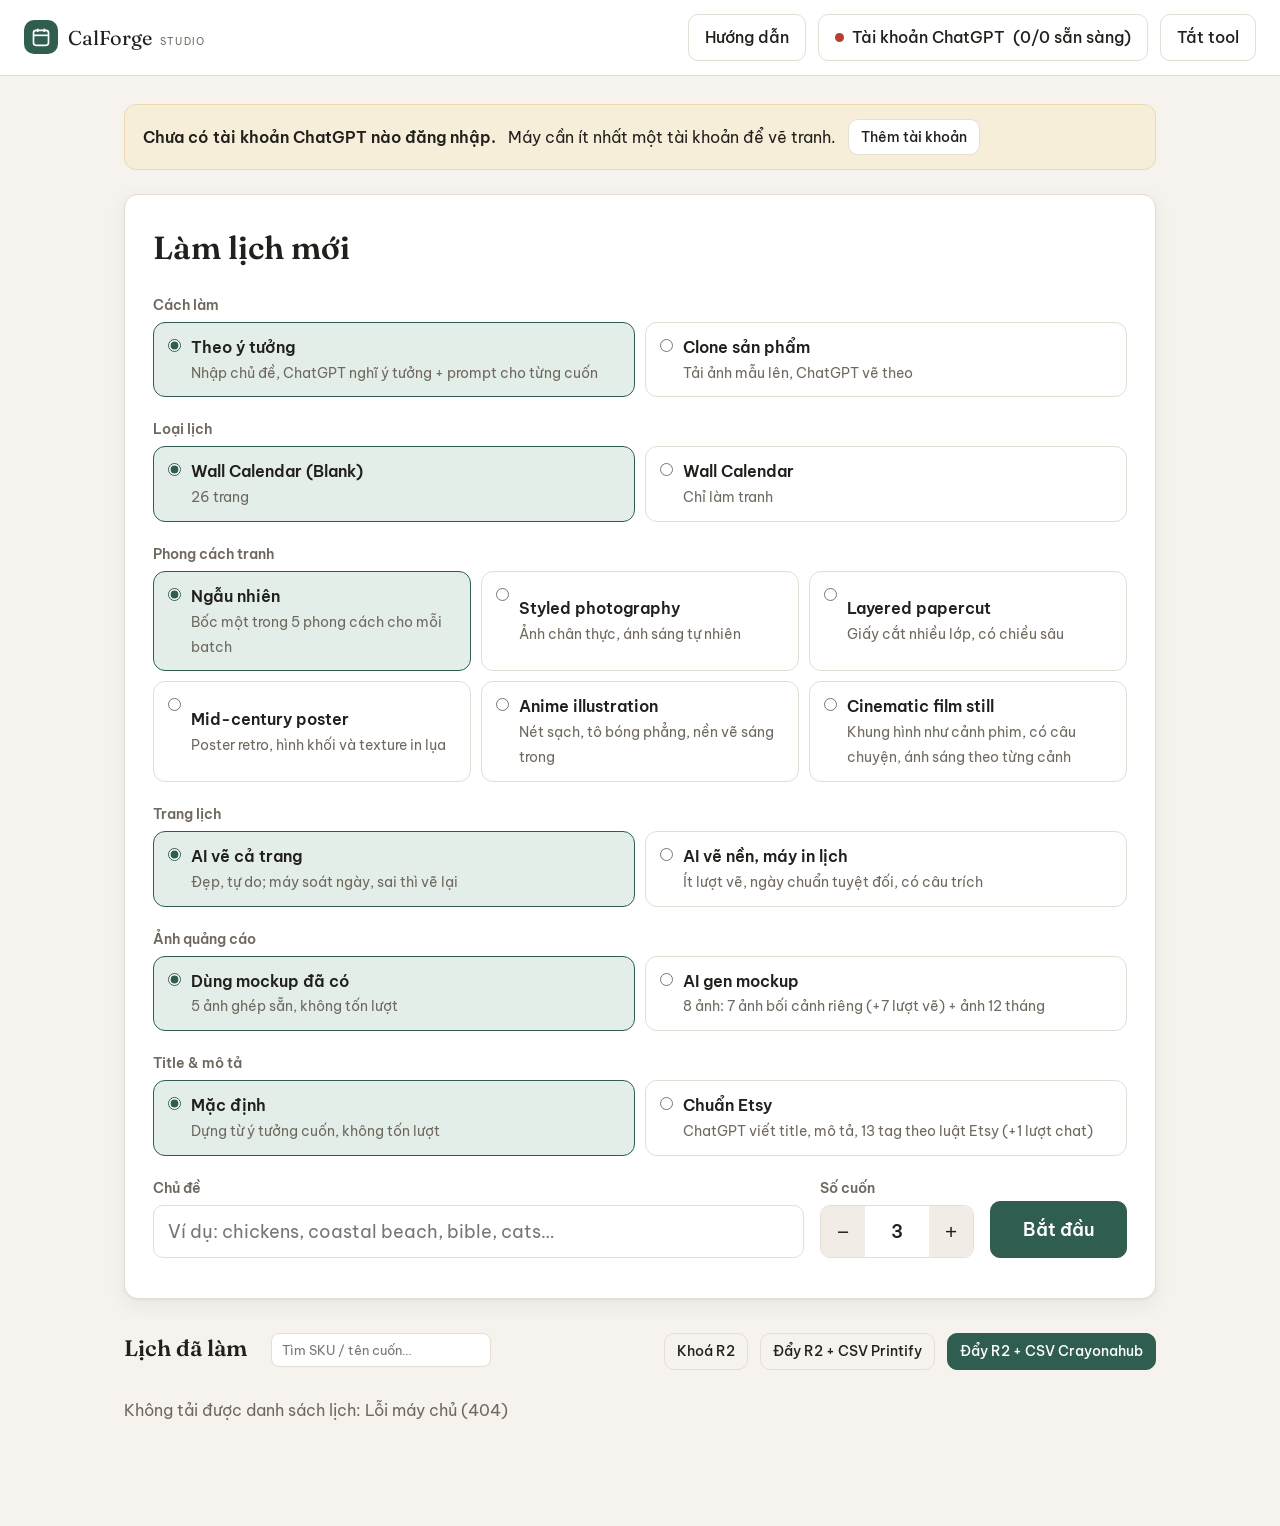
==== commit 232c4d25: "fit: csv" ====
--- a/calforge/ui/static/index.html
+++ b/calforge/ui/static/index.html
@@ -64,7 +64,7 @@
         <label class="kind style-kind" data-style-family="random">
           <input type="radio" name="family" value="random" checked>
           <span class="style-sample style-sample-random" aria-hidden="true"></span>
-          <span><strong>Ngẫu nhiên</strong><small>Bốc một trong 4 phong cách cho mỗi batch</small></span>
+          <span><strong>Ngẫu nhiên</strong><small>Bốc một trong 5 phong cách cho mỗi batch</small></span>
         </label>
         <label class="kind style-kind" data-style-family="styled_photography">
           <input type="radio" name="family" value="styled_photography">
@@ -85,6 +85,11 @@
           <input type="radio" name="family" value="anime_illustration">
           <span class="style-sample" aria-hidden="true"></span>
           <span><strong>Anime illustration</strong><small>Nét sạch, tô bóng phẳng, nền vẽ sáng trong</small></span>
+        </label>
+        <label class="kind style-kind" data-style-family="cinematic_still">
+          <input type="radio" name="family" value="cinematic_still">
+          <span class="style-sample" aria-hidden="true"></span>
+          <span><strong>Cinematic film still</strong><small>Khung hình như cảnh phim, có câu chuyện, ánh sáng theo từng cảnh</small></span>
         </label>
       </fieldset>
       <fieldset class="kinds" id="gridModePicker">
@@ -247,6 +252,8 @@
       <div class="results-head">
         <h2>Lịch đã làm</h2>
         <span class="count" id="bookCount"></span>
+        <input id="bookSearch" class="book-search" type="search" placeholder="Tìm SKU / tên cuốn…" autocomplete="off"
+               title="Gõ mã SKU (vd WCB-2CW-5CE1D) hoặc tên cuốn; Enter khi còn 1 cuốn = mở thư mục">
         <span class="grow"></span>
         <button class="btn btn-small btn-ghost" id="btnR2Settings">Khoá R2</button>
         <button class="btn btn-small btn-ghost" id="btnShop">Đẩy R2 + CSV Printify</button>
--- a/calforge/ui/static/app.css
+++ b/calforge/ui/static/app.css
@@ -266,7 +266,10 @@
 }
 
 /* ---------- kết quả ---------- */
-.results-head { display: flex; align-items: baseline; gap: 12px; margin: 8px 0 4px; }
+.results-head { display: flex; align-items: baseline; gap: 12px; margin: 8px 0 4px; flex-wrap: wrap; }
+.book-search { align-self: center; width: 220px; max-width: 100%; padding: 6px 10px; border: 1px solid var(--line);
+  border-radius: 8px; font: inherit; font-size: 13px; background: var(--surface); color: var(--text); }
+.book-search:focus { outline: 2px solid color-mix(in srgb, var(--primary) 40%, transparent); outline-offset: 1px; }
 .count { color: var(--muted); font-size: .9rem; }
 .group { margin-top: 18px; }
 .group-head { display: flex; align-items: center; gap: 12px; margin-bottom: 12px; }
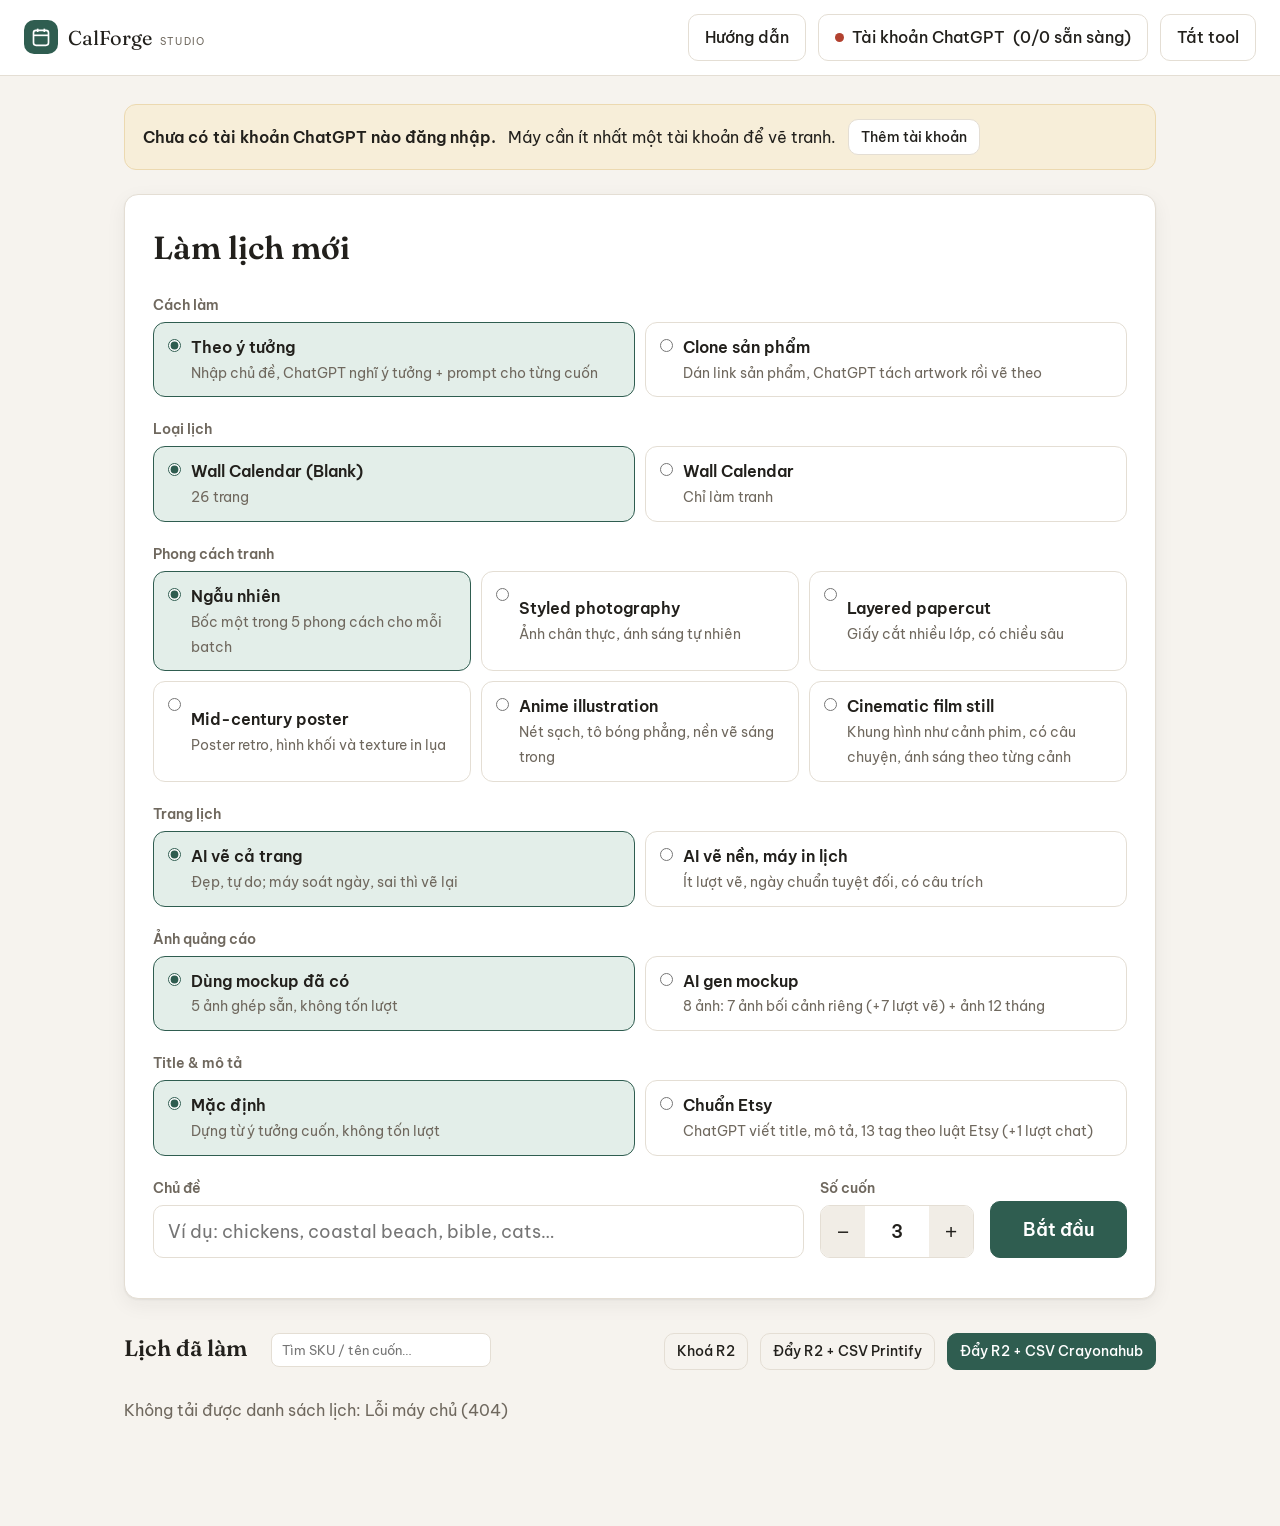
==== commit cf955928: "feat: add url" ====
--- a/calforge/ui/static/index.html
+++ b/calforge/ui/static/index.html
@@ -44,7 +44,7 @@
         </label>
         <label class="kind">
           <input type="radio" name="make_mode" value="clone">
-          <span><strong>Clone sản phẩm</strong><small>Tải ảnh mẫu lên, ChatGPT vẽ theo</small></span>
+          <span><strong>Clone sản phẩm</strong><small>Dán link sản phẩm, ChatGPT tách artwork rồi vẽ theo</small></span>
         </label>
       </fieldset>
       <div class="mode-panel" id="ideaPanel" data-mode="idea">
@@ -142,18 +142,15 @@
       </div>
       <p class="hint" id="startHint"></p>
       </div>
-      <!-- Clone sản phẩm: tải ảnh mẫu lên, ChatGPT (chỉ tài khoản Plus) vẽ theo -->
+      <!-- Clone sản phẩm: dán link sản phẩm, ChatGPT tách artwork làm ảnh mẫu rồi vẽ theo (chỉ tài khoản Plus/K12) -->
       <div class="mode-panel" id="clonePanel" data-mode="clone" hidden>
         <div class="notice" id="clonePlusNotice" hidden></div>
         <fieldset class="kinds refs-box">
-          <legend>Ảnh mẫu <small class="muted">(1–10 ảnh)</small></legend>
-          <div class="drop" id="cloneDrop" tabindex="0">
-            <input type="file" id="cloneFiles" multiple hidden>
-            <p><strong>Kéo thả, dán (Ctrl+V)</strong> hoặc <button class="btn btn-small" id="clonePick" type="button">Chọn ảnh</button></p>
-            <p class="hint">Khuyến khích <strong>mỗi ảnh chỉ 1 artwork</strong> (tranh không có lịch) để vẽ giống nhất. Ảnh trang lịch, mockup, PDF vẫn được.<br>
-              Ảnh 1 → artwork 1, ảnh 2 → artwork 2… Thiếu thì ChatGPT tự vẽ thêm cùng phong cách.</p>
-          </div>
-          <ol class="ref-list" id="cloneRefList"></ol>
+          <legend>Link sản phẩm <small class="muted">(mỗi dòng một link = một cuốn)</small></legend>
+          <textarea id="cloneLinks" class="clone-links" rows="4" spellcheck="false"
+                    placeholder="https://www.etsy.com/listing/...&#10;https://..."></textarea>
+          <p class="hint">ChatGPT mở trang sản phẩm, tự tách riêng artwork từng tháng (bỏ lưới ngày, lò xo, nền mockup) rồi
+            trả file zip làm ảnh mẫu. Các bước sau giống như trước.</p>
         </fieldset>
         <fieldset class="kinds" id="cloneMockupPicker">
           <legend>Ảnh quảng cáo</legend>
--- a/calforge/ui/static/app.css
+++ b/calforge/ui/static/app.css
@@ -460,3 +460,7 @@
   background: rgba(0, 0, 0, .55); color: #fff; }
 .page-item input { position: absolute; top: 6px; left: 6px; }
 .queue-list .tag.part { background: #d9a441; color: #fff; }
+
+.clone-links { width: 100%; box-sizing: border-box; padding: 10px 12px; border: 1px solid var(--line); border-radius: 10px;
+  font: 13px/1.5 ui-monospace, Consolas, monospace; background: var(--surface); color: var(--text); resize: vertical; }
+.clone-links:focus { outline: 2px solid color-mix(in srgb, var(--primary) 40%, transparent); outline-offset: 1px; }
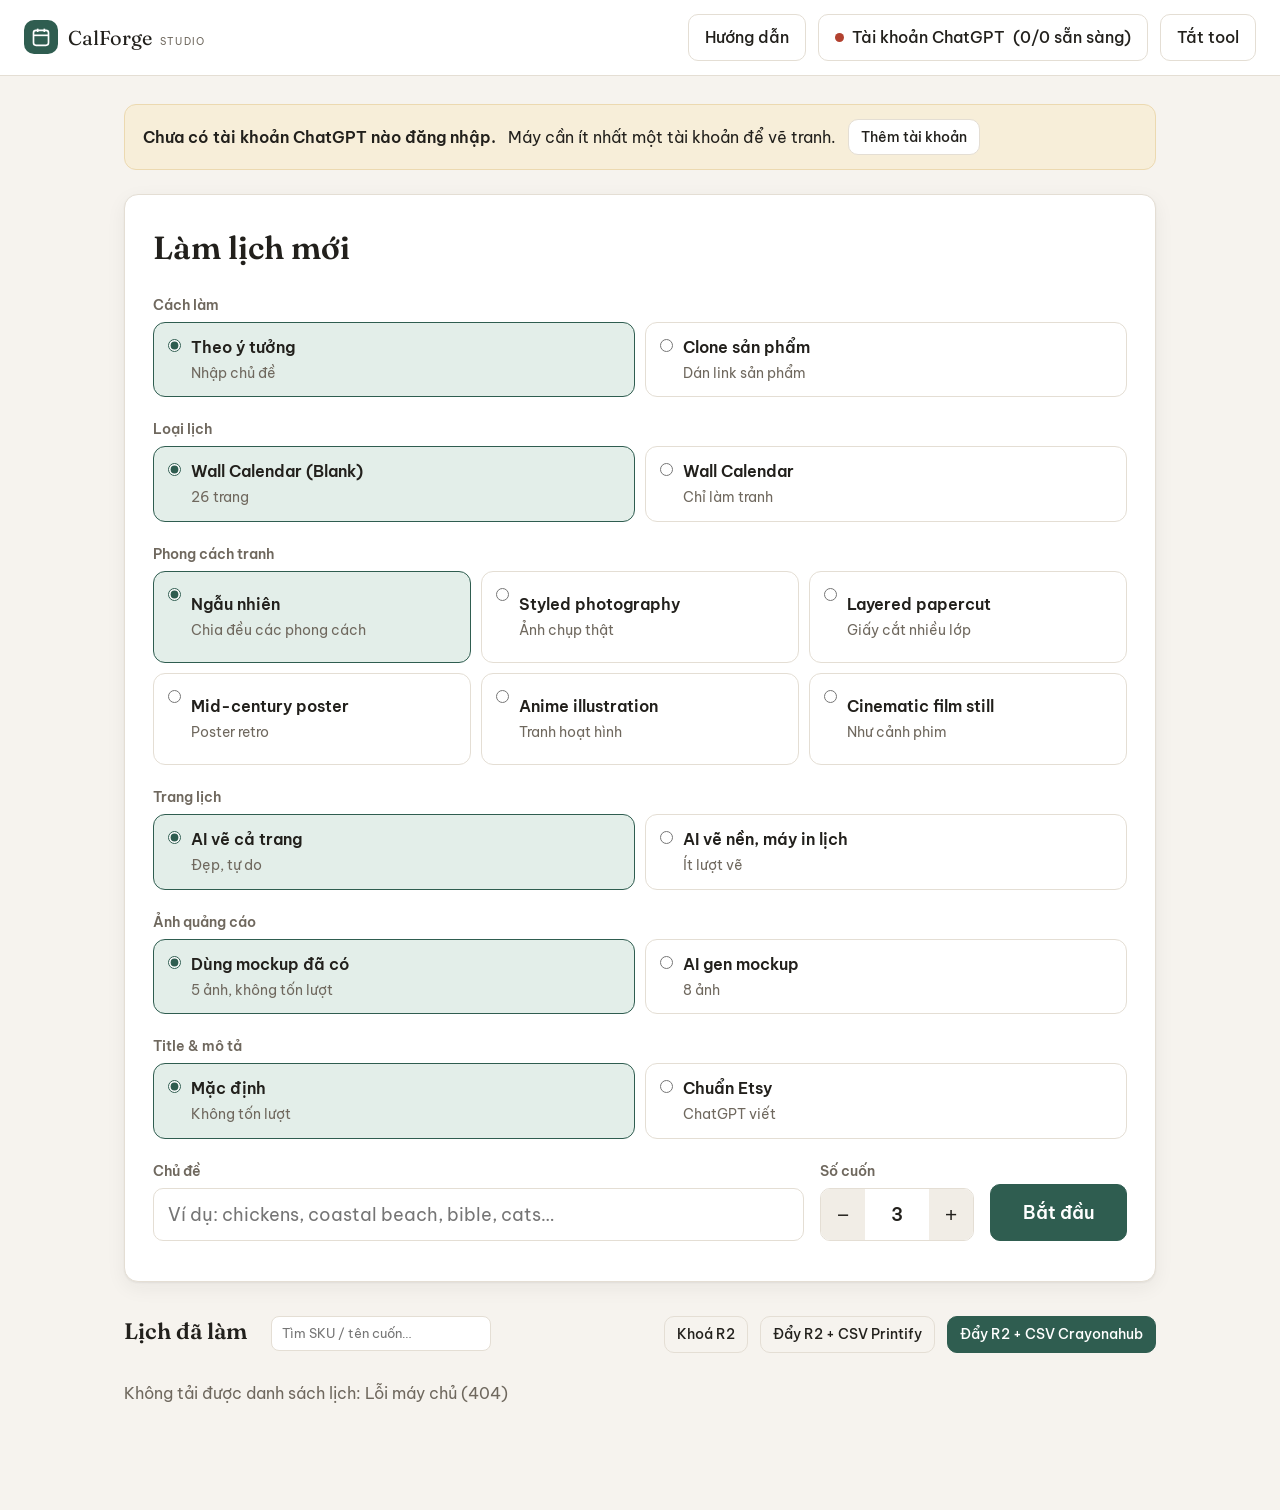
==== commit 17c2167a: "fit: edit ui" ====
--- a/calforge/ui/static/index.html
+++ b/calforge/ui/static/index.html
@@ -40,11 +40,11 @@
         <legend>Cách làm</legend>
         <label class="kind">
           <input type="radio" name="make_mode" value="idea" checked>
-          <span><strong>Theo ý tưởng</strong><small>Nhập chủ đề, ChatGPT nghĩ ý tưởng + prompt cho từng cuốn</small></span>
+          <span><strong>Theo ý tưởng</strong><small>Nhập chủ đề</small></span>
         </label>
         <label class="kind">
           <input type="radio" name="make_mode" value="clone">
-          <span><strong>Clone sản phẩm</strong><small>Dán link sản phẩm, ChatGPT tách artwork rồi vẽ theo</small></span>
+          <span><strong>Clone sản phẩm</strong><small>Dán link sản phẩm</small></span>
         </label>
       </fieldset>
       <div class="mode-panel" id="ideaPanel" data-mode="idea">
@@ -64,65 +64,65 @@
         <label class="kind style-kind" data-style-family="random">
           <input type="radio" name="family" value="random" checked>
           <span class="style-sample style-sample-random" aria-hidden="true"></span>
-          <span><strong>Ngẫu nhiên</strong><small>Bốc một trong 5 phong cách cho mỗi batch</small></span>
+          <span><strong>Ngẫu nhiên</strong><small>Chia đều các phong cách</small></span>
         </label>
         <label class="kind style-kind" data-style-family="styled_photography">
           <input type="radio" name="family" value="styled_photography">
           <span class="style-sample" aria-hidden="true"></span>
-          <span><strong>Styled photography</strong><small>Ảnh chân thực, ánh sáng tự nhiên</small></span>
+          <span><strong>Styled photography</strong><small>Ảnh chụp thật</small></span>
         </label>
         <label class="kind style-kind" data-style-family="papercut_collage">
           <input type="radio" name="family" value="papercut_collage">
           <span class="style-sample" aria-hidden="true"></span>
-          <span><strong>Layered papercut</strong><small>Giấy cắt nhiều lớp, có chiều sâu</small></span>
+          <span><strong>Layered papercut</strong><small>Giấy cắt nhiều lớp</small></span>
         </label>
         <label class="kind style-kind" data-style-family="mid_century_retro">
           <input type="radio" name="family" value="mid_century_retro">
           <span class="style-sample" aria-hidden="true"></span>
-          <span><strong>Mid-century poster</strong><small>Poster retro, hình khối và texture in lụa</small></span>
+          <span><strong>Mid-century poster</strong><small>Poster retro</small></span>
         </label>
         <label class="kind style-kind" data-style-family="anime_illustration">
           <input type="radio" name="family" value="anime_illustration">
           <span class="style-sample" aria-hidden="true"></span>
-          <span><strong>Anime illustration</strong><small>Nét sạch, tô bóng phẳng, nền vẽ sáng trong</small></span>
+          <span><strong>Anime illustration</strong><small>Tranh hoạt hình</small></span>
         </label>
         <label class="kind style-kind" data-style-family="cinematic_still">
           <input type="radio" name="family" value="cinematic_still">
           <span class="style-sample" aria-hidden="true"></span>
-          <span><strong>Cinematic film still</strong><small>Khung hình như cảnh phim, có câu chuyện, ánh sáng theo từng cảnh</small></span>
+          <span><strong>Cinematic film still</strong><small>Như cảnh phim</small></span>
         </label>
       </fieldset>
       <fieldset class="kinds" id="gridModePicker">
         <legend>Trang lịch</legend>
         <label class="kind">
           <input type="radio" name="grid_mode" value="ai_page" checked>
-          <span><strong>AI vẽ cả trang</strong><small>Đẹp, tự do; máy soát ngày, sai thì vẽ lại</small></span>
+          <span><strong>AI vẽ cả trang</strong><small>Đẹp, tự do</small></span>
         </label>
         <label class="kind">
           <input type="radio" name="grid_mode" value="background">
-          <span><strong>AI vẽ nền, máy in lịch</strong><small>Ít lượt vẽ, ngày chuẩn tuyệt đối, có câu trích</small></span>
+          <span><strong>AI vẽ nền, máy in lịch</strong><small>Ít lượt vẽ</small></span>
         </label>
       </fieldset>
       <fieldset class="kinds" id="mockupPicker">
         <legend>Ảnh quảng cáo</legend>
         <label class="kind">
           <input type="radio" name="mockup_mode" value="template" checked>
-          <span><strong>Dùng mockup đã có</strong><small>5 ảnh ghép sẵn, không tốn lượt</small></span>
+          <span><strong>Dùng mockup đã có</strong><small>5 ảnh, không tốn lượt</small></span>
         </label>
         <label class="kind">
           <input type="radio" name="mockup_mode" value="ai">
-          <span><strong>AI gen mockup</strong><small>8 ảnh: 7 ảnh bối cảnh riêng (+7 lượt vẽ) + ảnh 12 tháng</small></span>
+          <span><strong>AI gen mockup</strong><small>8 ảnh</small></span>
         </label>
       </fieldset>
       <fieldset class="kinds" id="listingPicker">
         <legend>Title &amp; mô tả</legend>
         <label class="kind">
           <input type="radio" name="listing_style" value="standard" checked>
-          <span><strong>Mặc định</strong><small>Dựng từ ý tưởng cuốn, không tốn lượt</small></span>
+          <span><strong>Mặc định</strong><small>Không tốn lượt</small></span>
         </label>
         <label class="kind">
           <input type="radio" name="listing_style" value="etsy">
-          <span><strong>Chuẩn Etsy</strong><small>ChatGPT viết title, mô tả, 13 tag theo luật Etsy (+1 lượt chat)</small></span>
+          <span><strong>Chuẩn Etsy</strong><small>ChatGPT viết</small></span>
         </label>
       </fieldset>
       <div class="start-row">
@@ -146,21 +146,19 @@
       <div class="mode-panel" id="clonePanel" data-mode="clone" hidden>
         <div class="notice" id="clonePlusNotice" hidden></div>
         <fieldset class="kinds refs-box">
-          <legend>Link sản phẩm <small class="muted">(mỗi dòng một link = một cuốn)</small></legend>
+          <legend>Link sản phẩm <small class="muted">(mỗi dòng 1 cuốn)</small></legend>
           <textarea id="cloneLinks" class="clone-links" rows="4" spellcheck="false"
                     placeholder="https://www.etsy.com/listing/...&#10;https://..."></textarea>
-          <p class="hint">ChatGPT mở trang sản phẩm, tự tách riêng artwork từng tháng (bỏ lưới ngày, lò xo, nền mockup) rồi
-            trả file zip làm ảnh mẫu. Các bước sau giống như trước.</p>
         </fieldset>
         <fieldset class="kinds" id="cloneMockupPicker">
           <legend>Ảnh quảng cáo</legend>
           <label class="kind">
             <input type="radio" name="clone_mockup_mode" value="ai" checked>
-            <span><strong>AI gen mockup</strong><small>8 ảnh: 7 ảnh bối cảnh riêng (+7 lượt vẽ) + ảnh 12 tháng</small></span>
+            <span><strong>AI gen mockup</strong><small>8 ảnh</small></span>
           </label>
           <label class="kind">
             <input type="radio" name="clone_mockup_mode" value="template">
-            <span><strong>Dùng mockup đã có</strong><small>Ảnh ghép sẵn, không tốn lượt</small></span>
+            <span><strong>Dùng mockup đã có</strong><small>Không tốn lượt</small></span>
           </label>
         </fieldset>
         <div class="start-row">
@@ -182,7 +180,7 @@
           </label>
           <button class="btn btn-primary btn-big" id="btnCloneStart" disabled>Bắt đầu</button>
         </div>
-        <p class="hint" id="cloneStartHint">Thêm ảnh mẫu để bắt đầu. Chỉ dùng tài khoản ChatGPT Plus: 12 artwork + bìa (1 tài khoản), 12 trang lịch (tài khoản khác).</p>
+        <p class="hint" id="cloneStartHint"></p>
       </div>
     </section>
 
@@ -204,21 +202,6 @@
     </section>
 
     <!-- 2b. Hàng đợi batch -->
-    <section class="card queue" id="queueCard" hidden>
-      <div class="run-head">
-        <h2>Hàng đợi</h2>
-        <span class="grow"></span>
-        <button class="btn btn-small btn-ghost" id="btnQueuePause">Tạm dừng</button>
-      </div>
-      <p class="hint" id="queuePaused" hidden>Đã tạm dừng: batch đang làm dở được đưa về đầu hàng. Bấm <b>Tiếp tục</b> để làm tiếp.</p>
-      <ol class="queue-list" id="queueWaiting"></ol>
-      <details class="queue-done" id="queueDoneBox" hidden>
-        <summary>Đã xong <span id="queueDoneCount"></span></summary>
-        <ul class="queue-list" id="queueDone"></ul>
-        <button class="btn btn-small btn-ghost" id="btnQueueClear">Xoá danh sách đã xong</button>
-      </details>
-    </section>
-
     <!-- 2c. Clone sản phẩm: đang chạy + hàng đợi -->
     <section class="card running" id="cloneRunCard" hidden>
       <div class="run-head">
@@ -235,13 +218,33 @@
         <pre id="cloneRunLog"></pre>
       </details>
     </section>
-    <section class="card queue" id="cloneQueueCard" hidden>
+    <!-- Hàng đợi chung: 2 phần chạy riêng (batch theo ý tưởng - app.js / clone sản phẩm - clone.js), gộp chung khung -->
+    <section class="card queue" id="queueCard" hidden>
       <div class="run-head">
-        <h2>Hàng đợi clone sản phẩm</h2>
-        <span class="grow"></span>
-        <button class="btn btn-small btn-accent" id="btnCloneRun" hidden>Chạy hàng đợi</button>
-      </div>
-      <ol class="queue-list" id="cloneQueue"></ol>
+        <h2>Hàng đợi</h2>
+      </div>
+      <div class="queue-part" id="ideaQueueBox" hidden>
+        <div class="queue-part-head">
+          <h3>Theo ý tưởng <span class="zone-n" id="ideaQueueCount">0</span></h3>
+          <span class="grow"></span>
+          <button class="btn btn-small btn-ghost" id="btnQueuePause">Tạm dừng</button>
+        </div>
+        <p class="hint" id="queuePaused" hidden>Đã tạm dừng.</p>
+        <ol class="queue-list" id="queueWaiting"></ol>
+        <details class="queue-done" id="queueDoneBox" hidden>
+          <summary>Đã xong <span id="queueDoneCount"></span></summary>
+          <ul class="queue-list" id="queueDone"></ul>
+          <button class="btn btn-small btn-ghost" id="btnQueueClear">Xoá danh sách đã xong</button>
+        </details>
+      </div>
+      <div class="queue-part" id="cloneQueueCard" hidden>
+        <div class="queue-part-head">
+          <h3>Clone sản phẩm <span class="zone-n" id="cloneQueueCount">0</span></h3>
+          <span class="grow"></span>
+          <button class="btn btn-small btn-accent" id="btnCloneRun" hidden>Chạy hàng đợi</button>
+        </div>
+        <ol class="queue-list clone-queue" id="cloneQueue"></ol>
+      </div>
     </section>
 
     <!-- 3. Kết quả -->
@@ -256,6 +259,7 @@
         <button class="btn btn-small btn-ghost" id="btnShop">Đẩy R2 + CSV Printify</button>
           <button class="btn btn-small btn-primary" id="btnCalendaria">Đẩy R2 + CSV Crayonahub</button>
       </div>
+      <div class="zone-bar" id="zoneBar" role="group" aria-label="Lọc theo trạng thái" hidden></div>
       <p class="hint" id="shopResult" hidden></p>
       <div class="notice" id="unfinishedNotice" hidden>
         <span id="unfinishedText"></span>
@@ -281,8 +285,7 @@
       <div class="book-actions" id="bookActions"></div>
       <details class="book-pages" id="bookPagesBox">
         <summary>Sửa trang hỏng</summary>
-        <p class="hint">Tick trang bị lỗi (vẽ sai, méo, có chữ lạ…) rồi bấm Vẽ lại. Máy chỉ vẽ lại đúng các trang đó,
-          rồi tự làm lại trang in, PDF và ảnh quảng cáo. Ảnh cũ được cất lại, không mất.</p>
+        <p class="hint">Tick trang lỗi rồi bấm Vẽ lại.</p>
         <div class="page-grid" id="bookPages"></div>
         <div class="shop-foot">
           <span class="muted" id="bookPagesPicked"></span>
@@ -339,7 +342,7 @@
     <div class="modal-card wide">
       <button class="modal-x" data-close aria-label="Đóng">✕</button>
       <h2 id="shopTitle">Chọn cuốn đưa lên web</h2>
-      <p class="lead">Máy đẩy ảnh + file của các cuốn đã chọn lên R2, rồi xuất 1 file CSV gồm đúng các cuốn đó.</p>
+      
       <div class="shop-tools">
         <button class="btn btn-small btn-ghost" data-pick="new">Chọn cuốn chưa xuất</button>
         <button class="btn btn-small btn-ghost" data-pick="all">Chọn tất cả</button>
--- a/calforge/ui/static/app.css
+++ b/calforge/ui/static/app.css
@@ -271,7 +271,104 @@
   border-radius: 8px; font: inherit; font-size: 13px; background: var(--surface); color: var(--text); }
 .book-search:focus { outline: 2px solid color-mix(in srgb, var(--primary) 40%, transparent); outline-offset: 1px; }
 .count { color: var(--muted); font-size: .9rem; }
-.group { margin-top: 18px; }
+.group { margin-top: 14px; }
+.group-head h4 { text-transform: capitalize; font-size: 1rem; margin: 0; }
+
+/* ---------- Lịch đã làm: thẻ tổng quan + 3 vùng có khung ---------- */
+.zone-bar { display: grid; grid-template-columns: repeat(3, minmax(0, 1fr)); gap: 12px; margin: 12px 0 4px; }
+.zone-card { display: flex; flex-direction: column; align-items: flex-start; gap: 4px; padding: 12px 14px;
+  border: 1.5px solid var(--line); border-radius: 12px; background: var(--surface); color: var(--text);
+  font: inherit; text-align: left; cursor: pointer; transition: border-color .15s, box-shadow .15s; }
+.zone-card:hover { border-color: color-mix(in srgb, var(--primary) 40%, var(--line)); }
+.zone-card.on { box-shadow: 0 0 0 3px color-mix(in srgb, var(--primary) 18%, transparent); border-color: var(--primary); }
+.zone-card small { color: var(--muted); font-size: .8rem; }
+.zone-card .bar { width: 100%; }
+.zc-label { display: inline-flex; align-items: center; gap: 8px; font-weight: 600; font-size: .92rem; }
+.zc-n { font-size: 1.7rem; font-weight: 700; line-height: 1.1; }
+.zc-icon { display: inline-grid; place-items: center; width: 22px; height: 22px; border-radius: 7px; font-size: .8rem;
+  border: 1.5px solid currentColor; }
+.zone-card.zone-broken .zc-label, .zone.zone-broken .zone-head h3 { color: var(--bad); }
+.zone-card.zone-running .zc-label, .zone.zone-running .zone-head h3 { color: var(--warn); }
+.zone-card.zone-done .zc-label, .zone.zone-done .zone-head h3 { color: var(--ok); }
+.zone-card.zone-broken { background: color-mix(in srgb, var(--bad-soft) 45%, var(--surface)); }
+.zone-card.zone-running { background: color-mix(in srgb, var(--warn-soft) 45%, var(--surface)); }
+.zone-card.zone-done { background: color-mix(in srgb, var(--ok-soft) 45%, var(--surface)); }
+
+.bar { height: 6px; border-radius: 99px; background: var(--surface-2); overflow: hidden; border: 1px solid var(--line); }
+.bar i { display: block; height: 100%; background: var(--warn); border-radius: 99px; }
+
+.zone-filter-note { display: flex; align-items: center; gap: 8px; margin: 10px 0 0; color: var(--muted); font-size: .9rem; }
+.zone { margin-top: 18px; border: 1.5px solid var(--line); border-radius: 14px; background: var(--surface); overflow: hidden; }
+.zone.zone-broken { border-color: color-mix(in srgb, var(--bad) 35%, var(--line)); }
+.zone.zone-running { border-color: color-mix(in srgb, var(--warn) 35%, var(--line)); }
+.zone.zone-done { border-color: color-mix(in srgb, var(--ok) 35%, var(--line)); }
+.zone-head { display: flex; align-items: center; flex-wrap: wrap; gap: 6px 14px; padding: 12px 16px;
+  border-bottom: 1px solid var(--line); background: var(--surface-2); }
+.zone-head h3 { display: inline-flex; align-items: center; gap: 8px; margin: 0; font-size: 1.08rem; }
+.zone-head .btn { margin-left: auto; }
+.zone-n { display: inline-block; min-width: 26px; padding: 0 8px; border-radius: 99px; border: 1px solid currentColor;
+  font-size: .8rem; line-height: 20px; text-align: center; }
+.zone-hint { color: var(--muted); font-size: .85rem; }
+.zone-body { display: flex; flex-direction: column; gap: 10px; padding: 12px; }
+.zone-empty { color: var(--muted); font-size: .9rem; margin: 4px 4px; }
+
+/* dòng cuốn (Bị dở / Đang làm) */
+.book-row { display: grid; grid-template-columns: 76px minmax(0, 1fr) auto; gap: 14px; align-items: center;
+  padding: 10px 12px; border: 1px solid var(--line); border-radius: 12px; background: var(--surface); }
+.book-row:hover { border-color: color-mix(in srgb, var(--primary) 35%, var(--line)); }
+.row-broken { border-left: 4px solid var(--bad); }
+.row-running { border-left: 4px solid var(--warn); }
+.row-thumb { width: 76px; height: 57px; border-radius: 8px; border: 1px solid var(--line); background: var(--surface-2);
+  overflow: hidden; }
+.row-thumb img { width: 100%; height: 100%; object-fit: cover; display: block; }
+.row-main { min-width: 0; display: flex; flex-direction: column; gap: 6px; }
+.row-title { font-weight: 600; white-space: nowrap; overflow: hidden; text-overflow: ellipsis; }
+.row-chips { display: flex; flex-wrap: wrap; gap: 6px; }
+.chip { display: inline-flex; align-items: center; padding: 1px 9px; border-radius: 7px; border: 1px solid var(--line);
+  background: var(--surface-2); font-size: .78rem; line-height: 20px; color: var(--text); white-space: nowrap; }
+.chip-sku { font-family: ui-monospace, Consolas, monospace; cursor: copy; }
+.chip-sku:hover { border-color: var(--primary); }
+.chip-topic { text-transform: capitalize; }
+.chip-broken { border-color: color-mix(in srgb, var(--bad) 45%, var(--line)); color: var(--bad); background: var(--bad-soft); }
+.chip-running { border-color: color-mix(in srgb, var(--warn) 45%, var(--line)); color: var(--warn); background: var(--warn-soft); }
+.chip-rejected { border-color: #d9a69b; color: #8f2f20; background: #f6d8d2; }
+.row-reason { padding: 6px 10px; border: 1px solid color-mix(in srgb, var(--bad) 30%, var(--line)); border-radius: 8px;
+  background: var(--bad-soft); color: var(--bad); font-size: .85rem; }
+.row-progress { display: flex; align-items: center; gap: 10px; font-size: .8rem; color: var(--muted); }
+.row-progress .bar { flex: 1; max-width: 320px; }
+.row-actions { display: flex; flex-direction: column; align-items: stretch; gap: 6px; width: 124px; }
+.row-actions .btn { width: 100%; justify-content: center; }
+.row-title-line { display: flex; align-items: center; gap: 8px; min-width: 0; }
+.row-title-line .row-title { min-width: 0; }
+.row-title-line .chip { flex: none; }
+.row-waiting { border-left: 4px solid var(--line); }
+
+/* Đã xong: lưới bìa nhỏ có viền, nhóm theo chủ đề */
+.done-group { border: 1px solid var(--line); border-radius: 12px; padding: 10px 12px 12px; }
+.done-group-head { display: flex; align-items: center; gap: 10px; margin-bottom: 10px; }
+.done-group-head small { color: var(--muted); }
+.done-group-head .btn { margin-left: auto; }
+.done-grid { display: grid; grid-template-columns: repeat(auto-fill, minmax(150px, 1fr)); gap: 12px; }
+.done-tile { border: 1px solid var(--line); border-radius: 10px; overflow: hidden; background: var(--surface); cursor: pointer;
+  display: flex; flex-direction: column; }
+.done-tile:hover { border-color: var(--ok); box-shadow: 0 0 0 2px color-mix(in srgb, var(--ok) 18%, transparent); }
+.tile-thumb { aspect-ratio: 4 / 3; background: var(--surface-2); display: grid; place-items: center; color: var(--muted);
+  font-size: .8rem; border-bottom: 1px solid var(--line); }
+.tile-thumb img { width: 100%; height: 100%; object-fit: cover; display: block; }
+.tile-body { padding: 8px 10px 10px; display: flex; flex-direction: column; gap: 6px; }
+.tile-title { font-size: .86rem; font-weight: 600; line-height: 1.3; display: -webkit-box; -webkit-line-clamp: 2;
+  -webkit-box-orient: vertical; overflow: hidden; }
+.tile-detail { align-self: flex-start; padding: 1px 10px; border: 1px solid var(--line); border-radius: 7px;
+  background: var(--surface-2); font: inherit; font-size: .76rem; color: var(--text); cursor: pointer; }
+.tile-detail:hover { border-color: var(--primary); }
+
+@media (max-width: 760px) {
+  .zone-bar { grid-template-columns: 1fr; }
+  .book-row { grid-template-columns: 60px minmax(0, 1fr); }
+  .row-thumb { width: 60px; height: 45px; }
+  .row-actions { grid-column: 1 / -1; flex-direction: row; width: auto; }
+  .row-actions .btn { width: auto; }
+}
 .group-head { display: flex; align-items: center; gap: 12px; margin-bottom: 12px; }
 .group-head h3 { text-transform: capitalize; }
 .group-head .btn { margin-left: auto; }
@@ -464,3 +561,84 @@
 .clone-links { width: 100%; box-sizing: border-box; padding: 10px 12px; border: 1px solid var(--line); border-radius: 10px;
   font: 13px/1.5 ui-monospace, Consolas, monospace; background: var(--surface); color: var(--text); resize: vertical; }
 .clone-links:focus { outline: 2px solid color-mix(in srgb, var(--primary) 40%, transparent); outline-offset: 1px; }
+
+/* Hàng đợi chung: 2 phần (theo ý tưởng / clone sản phẩm), mỗi phần một khung có viền */
+.queue-part { margin-top: 12px; border: 1.5px solid var(--line); border-radius: 12px; padding: 10px 14px 12px; }
+.queue-part-head { display: flex; align-items: center; gap: 10px; margin-bottom: 6px; }
+.queue-part-head h3 { display: inline-flex; align-items: center; gap: 8px; margin: 0; font-size: 1rem; }
+.queue-part-head .zone-n { color: var(--muted); }
+.clone-queue { display: flex; flex-direction: column; gap: 10px; padding: 0; margin: 6px 0 0; list-style: none; }
+
+/* dòng clone trong hàng đợi dùng đúng bố cục dòng cuốn (ảnh | nội dung | cột nút bên phải), không theo kiểu li cũ */
+.clone-queue li.book-row { display: grid; grid-template-columns: 96px minmax(0, 1fr) 124px; align-items: center;
+  gap: 14px; padding: 10px 12px; border-top: 1px solid var(--line); }
+@media (max-width: 760px) { .clone-queue li.book-row { grid-template-columns: 72px minmax(0, 1fr); } }
+
+/* ===== Lịch đã làm - bản trình bày v2 (14/10/2026): có điểm nhấn, ít chữ ===== */
+.zone-card { padding: 16px 18px; border: 1px solid var(--line); border-radius: 16px; gap: 2px;
+  box-shadow: 0 1px 2px rgba(34, 32, 28, .05); }
+.zone-card .zc-label { font-size: .88rem; color: var(--muted) !important; font-weight: 600; }
+.zone-card .zc-icon { width: 28px; height: 28px; border: 0; border-radius: 9px; color: #fff; font-size: .9rem; }
+.zone-card.zone-broken .zc-icon { background: var(--bad); }
+.zone-card.zone-running .zc-icon { background: var(--warn); }
+.zone-card.zone-done .zc-icon { background: var(--ok); }
+.zone-card .zc-n { font-size: 2.2rem; letter-spacing: -.02em; margin-top: 4px; }
+.zone-card.zone-broken .zc-n { color: var(--bad); }
+.zone-card.zone-running .zc-n { color: var(--warn); }
+.zone-card.zone-done .zc-n { color: var(--ok); }
+.zone-card .bar { height: 8px; margin-top: 6px; border: 0; background: color-mix(in srgb, var(--warn) 15%, var(--surface-2)); }
+.zone-card.on { box-shadow: 0 0 0 3px color-mix(in srgb, var(--primary) 22%, transparent); }
+
+.zone { border: 0; background: transparent; overflow: visible; margin-top: 26px; }
+.zone-head { background: transparent; border: 0; padding: 0 2px 10px; }
+.zone-head h3 { font-size: 1.2rem; }
+.zone-head .zc-icon { width: 24px; height: 24px; border: 0; border-radius: 8px; color: #fff; font-size: .78rem; }
+.zone.zone-broken .zone-head .zc-icon { background: var(--bad); }
+.zone.zone-running .zone-head .zc-icon { background: var(--warn); }
+.zone.zone-done .zone-head .zc-icon { background: var(--ok); }
+.zone-n { border: 0; background: var(--surface-2); color: var(--muted); font-weight: 700; }
+.zone-body { padding: 0; gap: 12px; }
+
+.book-row { grid-template-columns: 96px minmax(0, 1fr) 124px; padding: 12px 14px; border-radius: 14px;
+  box-shadow: 0 1px 2px rgba(34, 32, 28, .05); transition: box-shadow .15s, transform .15s; }
+.book-row:hover { box-shadow: 0 6px 18px rgba(34, 32, 28, .08); transform: translateY(-1px); }
+.row-thumb { width: 96px; height: 72px; border-radius: 10px; display: grid; place-items: center; }
+.row-thumb .ph, .tile-thumb .ph { font-weight: 800; font-size: 1.2rem; letter-spacing: .04em; color: var(--primary);
+  width: 100%; height: 100%; display: grid; place-items: center;
+  background: color-mix(in srgb, var(--primary) 10%, var(--surface-2)); }
+.row-title { font-size: 1.02rem; }
+.row-title-line .chip { border-radius: 999px; padding: 0 10px; font-weight: 600; }
+.row-progress { gap: 12px; }
+.row-progress .bar { height: 8px; max-width: none; border: 0; background: color-mix(in srgb, var(--warn) 14%, var(--surface-2)); }
+.row-progress span { white-space: nowrap; color: var(--muted); }
+.row-progress span b { color: var(--text); }
+
+.done-group { border: 0; padding: 0; margin-top: 4px; }
+.done-group + .done-group { margin-top: 18px; }
+.done-group-head { margin-bottom: 10px; }
+.done-group-head .chip-topic { font-size: .9rem; font-weight: 700; padding: 2px 12px; border-radius: 999px; }
+.done-grid { grid-template-columns: repeat(auto-fill, minmax(190px, 1fr)); gap: 16px; }
+.done-tile { border: 0; background: transparent; gap: 8px; overflow: visible; }
+.done-tile:hover { box-shadow: none; }
+.tile-thumb { position: relative; aspect-ratio: 4 / 3; border: 1px solid var(--line); border-radius: 14px; overflow: hidden;
+  box-shadow: 0 1px 2px rgba(34, 32, 28, .06); transition: box-shadow .15s, transform .15s; }
+.done-tile:hover .tile-thumb { box-shadow: 0 10px 24px rgba(34, 32, 28, .14); transform: translateY(-2px); }
+.tile-sku { position: absolute; left: 8px; top: 8px; background: rgba(255, 255, 255, .92); border-color: transparent;
+  font-size: .72rem; }
+.tile-tools { position: absolute; inset: auto 0 0 0; display: flex; gap: 6px; justify-content: center; padding: 10px 8px;
+  background: linear-gradient(transparent, rgba(20, 18, 14, .72)); opacity: 0; transition: opacity .15s; }
+.done-tile:hover .tile-tools, .done-tile:focus-within .tile-tools { opacity: 1; }
+.tile-tools button { border: 0; border-radius: 8px; padding: 5px 10px; font: inherit; font-size: .78rem; font-weight: 600;
+  background: rgba(255, 255, 255, .95); color: var(--text); cursor: pointer; }
+.tile-tools button:hover { background: #fff; }
+.tile-tools button.del { color: var(--bad); }
+.tile-title { padding: 0 2px; font-size: .9rem; }
+@media (hover: none) { .tile-tools { opacity: 1; } }
+@media (max-width: 760px) {
+  .book-row { grid-template-columns: 72px minmax(0, 1fr); }
+  .row-thumb { width: 72px; height: 54px; }
+  .done-grid { grid-template-columns: repeat(2, minmax(0, 1fr)); }
+}
+.tile-detail-pill { position: absolute; top: 8px; right: 8px; padding: 2px 10px; border: 0; border-radius: 999px;
+  background: rgba(20, 20, 20, .68); color: #fff; font: inherit; font-size: .75rem; font-weight: 600; cursor: pointer; }
+.tile-detail-pill:hover, .tile-detail-pill:focus-visible { background: rgba(20, 20, 20, .88); outline: none; }
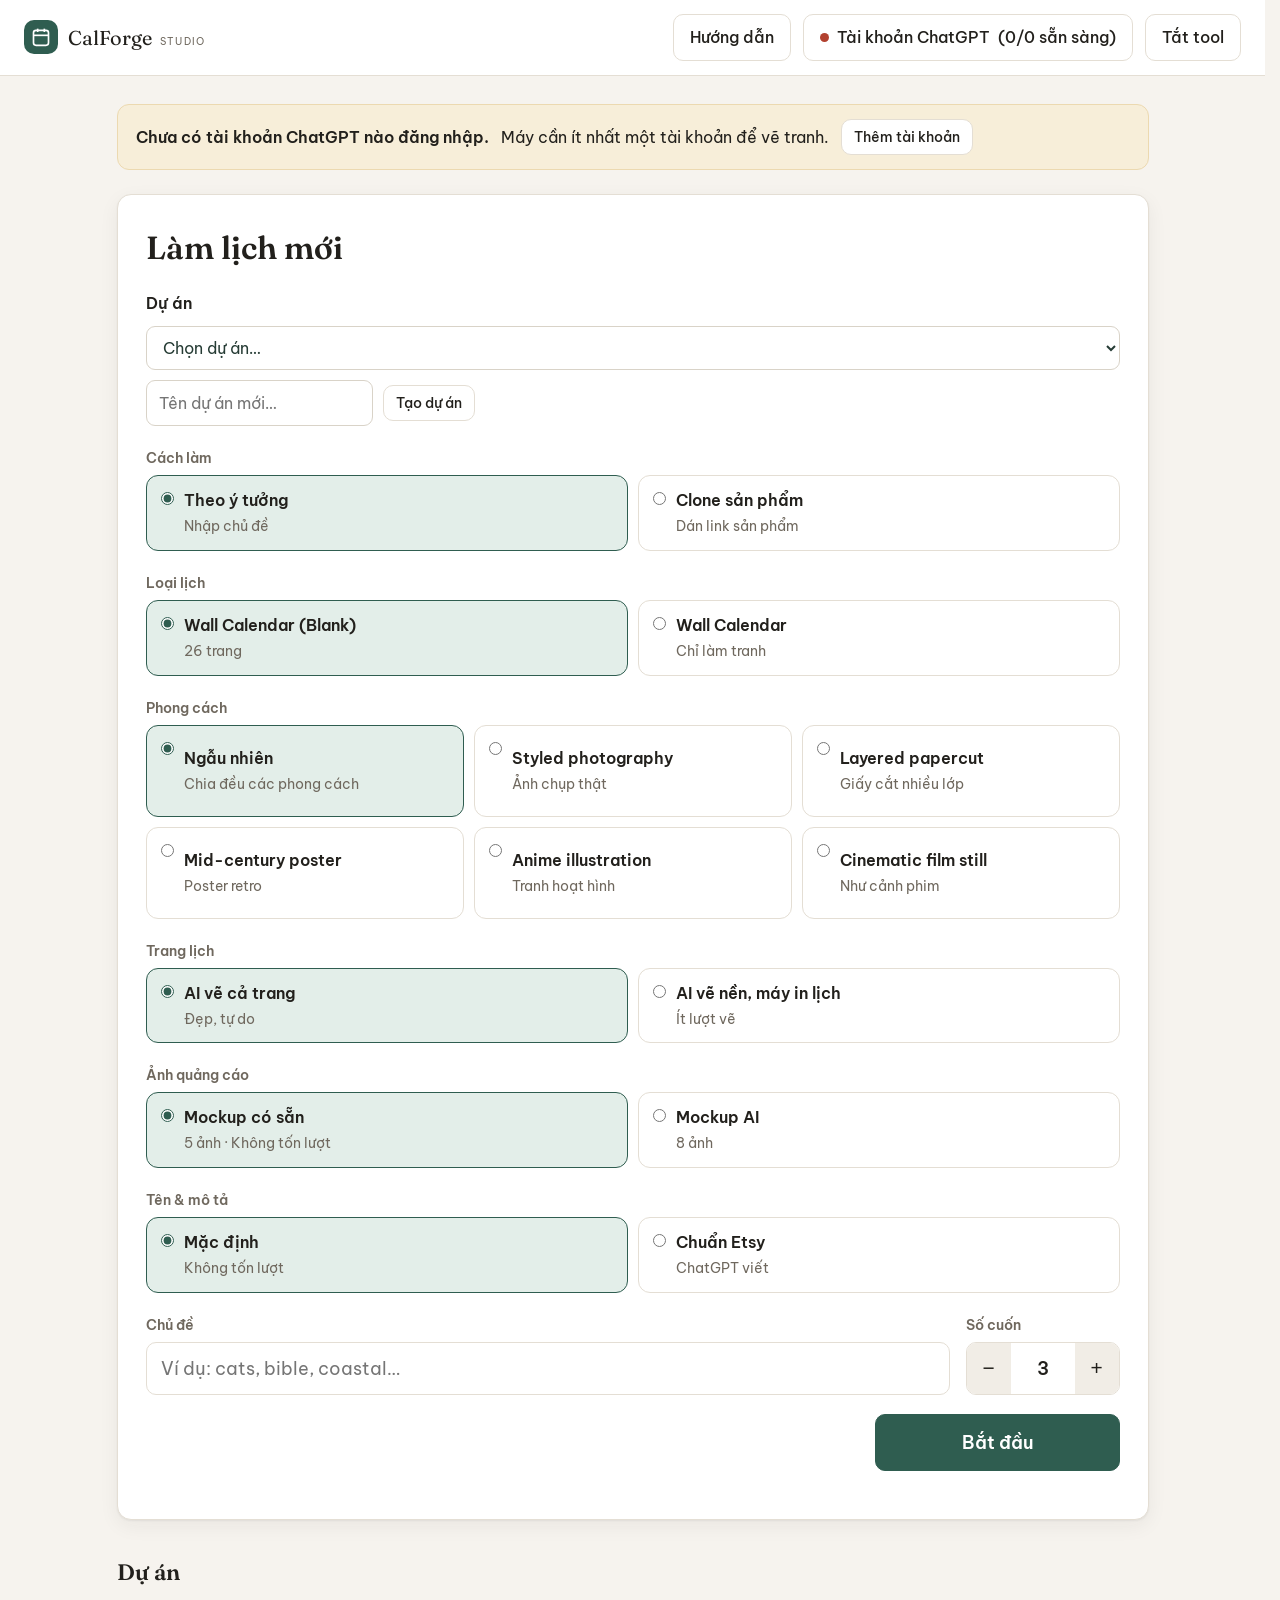
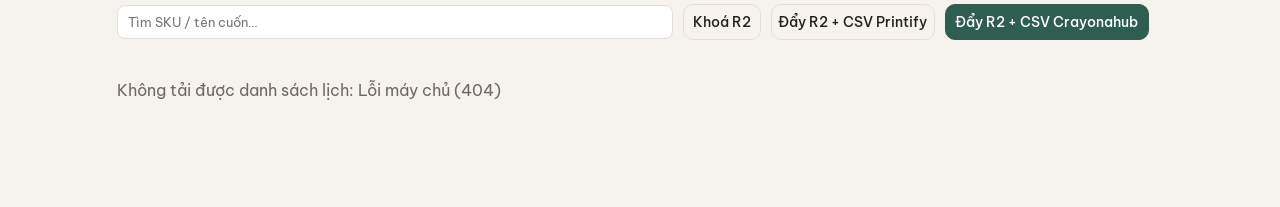
==== commit ef96d7e7: "fit: fix workflow" ====
--- a/calforge/ui/static/index.html
+++ b/calforge/ui/static/index.html
@@ -36,6 +36,12 @@
     <!-- 1. Làm lịch mới -->
     <section class="card start" id="startCard">
       <h1>Làm lịch mới</h1>
+      <div class="workspace-form">
+        <label for="runProject"><strong>Dự án</strong></label>
+        <select id="runProject"><option value="">Chọn dự án…</option></select>
+        <input id="newProjectName" maxlength="100" placeholder="Tên dự án mới…" aria-label="Tên dự án mới">
+        <button type="button" class="btn btn-small btn-ghost" id="btnCreateProject">Tạo dự án</button>
+      </div>
       <fieldset class="kinds" id="modePicker">
         <legend>Cách làm</legend>
         <label class="kind">
@@ -60,7 +66,7 @@
         </label>
       </fieldset>
       <fieldset class="kinds" id="stylePicker">
-        <legend>Phong cách tranh</legend>
+        <legend>Phong cách</legend>
         <label class="kind style-kind" data-style-family="random">
           <input type="radio" name="family" value="random" checked>
           <span class="style-sample style-sample-random" aria-hidden="true"></span>
@@ -107,15 +113,15 @@
         <legend>Ảnh quảng cáo</legend>
         <label class="kind">
           <input type="radio" name="mockup_mode" value="template" checked>
-          <span><strong>Dùng mockup đã có</strong><small>5 ảnh, không tốn lượt</small></span>
+          <span><strong>Mockup có sẵn</strong><small>5 ảnh · Không tốn lượt</small></span>
         </label>
         <label class="kind">
           <input type="radio" name="mockup_mode" value="ai">
-          <span><strong>AI gen mockup</strong><small>8 ảnh</small></span>
+          <span><strong>Mockup AI</strong><small>8 ảnh</small></span>
         </label>
       </fieldset>
       <fieldset class="kinds" id="listingPicker">
-        <legend>Title &amp; mô tả</legend>
+        <legend>Tên &amp; mô tả</legend>
         <label class="kind">
           <input type="radio" name="listing_style" value="standard" checked>
           <span><strong>Mặc định</strong><small>Không tốn lượt</small></span>
@@ -128,7 +134,7 @@
       <div class="start-row">
         <label class="field grow">
           <span>Chủ đề</span>
-          <input id="inputKeyword" type="text" placeholder="Ví dụ: chickens, coastal beach, bible, cats…" autocomplete="off">
+          <input id="inputKeyword" type="text" placeholder="Ví dụ: cats, bible, coastal…" autocomplete="off">
         </label>
         <label class="field narrow">
           <span>Số cuốn</span>
@@ -138,33 +144,31 @@
             <button type="button" data-step="1" aria-label="Thêm một cuốn">+</button>
           </div>
         </label>
-        <button class="btn btn-primary btn-big" id="btnStart">Bắt đầu</button>
-      </div>
-      <p class="hint" id="startHint"></p>
+      </div>
       </div>
       <!-- Clone sản phẩm: dán link sản phẩm, ChatGPT tách artwork làm ảnh mẫu rồi vẽ theo (chỉ tài khoản Plus/K12) -->
       <div class="mode-panel" id="clonePanel" data-mode="clone" hidden>
         <div class="notice" id="clonePlusNotice" hidden></div>
         <fieldset class="kinds refs-box">
-          <legend>Link sản phẩm <small class="muted">(mỗi dòng 1 cuốn)</small></legend>
-          <textarea id="cloneLinks" class="clone-links" rows="4" spellcheck="false"
-                    placeholder="https://www.etsy.com/listing/...&#10;https://..."></textarea>
+          <legend>Link sản phẩm <small class="muted">1 link · 1 cuốn</small></legend>
+          <textarea id="cloneLinks" class="clone-links" rows="2" spellcheck="false"
+                    placeholder="Dán link sản phẩm…"></textarea>
         </fieldset>
         <fieldset class="kinds" id="cloneMockupPicker">
           <legend>Ảnh quảng cáo</legend>
           <label class="kind">
             <input type="radio" name="clone_mockup_mode" value="ai" checked>
-            <span><strong>AI gen mockup</strong><small>8 ảnh</small></span>
+            <span><strong>Mockup AI</strong><small>8 ảnh</small></span>
           </label>
           <label class="kind">
             <input type="radio" name="clone_mockup_mode" value="template">
-            <span><strong>Dùng mockup đã có</strong><small>Không tốn lượt</small></span>
+            <span><strong>Mockup có sẵn</strong><small>Không tốn lượt</small></span>
           </label>
         </fieldset>
         <div class="start-row">
           <label class="field grow">
-            <span>Chủ đề (tên thư mục)</span>
-            <input id="cloneGroup" type="text" placeholder="Ví dụ: cats-clone, bible-verse…" maxlength="80" autocomplete="off">
+            <span>Chủ đề *</span>
+            <input id="cloneGroup" type="text" placeholder="Nhập chủ đề…" maxlength="80" autocomplete="off" required>
           </label>
           <label class="field narrow">
             <span>Năm lịch</span>
@@ -174,13 +178,13 @@
               <button type="button" data-ystep="1" aria-label="Thêm một năm">+</button>
             </div>
           </label>
-          <label class="field narrow show-chrome" title="Bật: các cửa sổ ChatGPT hiện ra để xem tool làm việc. Tắt: chạy ngầm.">
-            <span>Chrome</span>
-            <span class="check"><input type="checkbox" id="cloneShowChrome"> Hiện cửa sổ</span>
-          </label>
-          <button class="btn btn-primary btn-big" id="btnCloneStart" disabled>Bắt đầu</button>
-        </div>
-        <p class="hint" id="cloneStartHint"></p>
+        </div>
+      </div>
+      <div class="mode-actions">
+        <p class="hint" id="startHint"></p>
+        <p class="hint" id="cloneStartHint" hidden></p>
+        <button class="btn btn-primary btn-big" id="btnStart">Bắt đầu</button>
+        <button class="btn btn-primary btn-big" id="btnCloneStart" hidden disabled>Bắt đầu</button>
       </div>
     </section>
 
@@ -234,7 +238,7 @@
         <details class="queue-done" id="queueDoneBox" hidden>
           <summary>Đã xong <span id="queueDoneCount"></span></summary>
           <ul class="queue-list" id="queueDone"></ul>
-          <button class="btn btn-small btn-ghost" id="btnQueueClear">Xoá danh sách đã xong</button>
+          <button class="btn btn-small btn-ghost" id="btnQueueClear">Dọn lịch sử</button>
         </details>
       </div>
       <div class="queue-part" id="cloneQueueCard" hidden>
@@ -250,20 +254,24 @@
     <!-- 3. Kết quả -->
     <section class="results">
       <div class="results-head">
-        <h2>Lịch đã làm</h2>
+        <div class="results-meta">
+        <h2 id="resultsTitle">Dự án</h2>
+        <div class="project-back-slot"><button class="btn btn-small btn-ghost" id="btnBackProjects" hidden>← Các dự án</button></div>
         <span class="count" id="bookCount"></span>
+        </div>
+        <div class="results-toolbar">
         <input id="bookSearch" class="book-search" type="search" placeholder="Tìm SKU / tên cuốn…" autocomplete="off"
                title="Gõ mã SKU (vd WCB-2CW-5CE1D) hoặc tên cuốn; Enter khi còn 1 cuốn = mở thư mục">
-        <span class="grow"></span>
         <button class="btn btn-small btn-ghost" id="btnR2Settings">Khoá R2</button>
         <button class="btn btn-small btn-ghost" id="btnShop">Đẩy R2 + CSV Printify</button>
           <button class="btn btn-small btn-primary" id="btnCalendaria">Đẩy R2 + CSV Crayonahub</button>
+        </div>
       </div>
       <div class="zone-bar" id="zoneBar" role="group" aria-label="Lọc theo trạng thái" hidden></div>
       <p class="hint" id="shopResult" hidden></p>
       <div class="notice" id="unfinishedNotice" hidden>
         <span id="unfinishedText"></span>
-        <button class="btn btn-small btn-accent" id="btnFinishAll">Hoàn thiện ngay</button>
+        <button class="btn btn-small btn-accent" id="btnFinishAll">Hoàn thiện</button>
       </div>
       <div id="results"><p class="empty">Đang tải…</p></div>
     </section>
@@ -341,7 +349,7 @@
   <div class="modal" id="shopModal" hidden>
     <div class="modal-card wide">
       <button class="modal-x" data-close aria-label="Đóng">✕</button>
-      <h2 id="shopTitle">Chọn cuốn đưa lên web</h2>
+      <h2 id="shopTitle">Chọn cuốn xuất CSV</h2>
       
       <div class="shop-tools">
         <button class="btn btn-small btn-ghost" data-pick="new">Chọn cuốn chưa xuất</button>
--- a/calforge/ui/static/app.css
+++ b/calforge/ui/static/app.css
@@ -266,7 +266,24 @@
 }
 
 /* ---------- kết quả ---------- */
-.results-head { display: flex; align-items: baseline; gap: 12px; margin: 8px 0 4px; flex-wrap: wrap; }
+.results-head { display:grid; grid-template-columns:minmax(0,1fr); gap:10px; margin:8px 0 12px; }
+.results-meta { display:flex; min-width:0; align-items:center; gap:12px; min-height:40px; }
+.results-meta h2 { overflow:hidden; white-space:nowrap; text-overflow:ellipsis; margin:0; }
+.project-back-slot { flex:0 0 112px; height:40px; display:flex; align-items:center; }
+.project-back-slot .btn { width:100%; white-space:nowrap; padding-left:8px; padding-right:8px; }
+.results-meta h2 { flex:0 1 auto; min-width:0; max-width:60%; }
+.results-meta .count { flex:none; white-space:nowrap; text-align:left; }
+.results-toolbar { display:grid; grid-template-columns:minmax(140px,1fr) 78px 164px 204px; align-items:center; gap:10px; min-height:40px; }
+.results-toolbar .book-search { width:100%; min-width:0; }
+.results-toolbar .btn { width:100%; min-height:36px; white-space:nowrap; }
+html { scrollbar-gutter:stable; }
+@media (max-width:620px) {
+  .results-toolbar { grid-template-columns:repeat(2,minmax(0,1fr)); }
+  .results-toolbar .book-search { grid-column:1 / -1; }
+  .results-toolbar #btnR2Settings { grid-column:1 / -1; width:78px; justify-self:end; }
+  .results-toolbar .btn { white-space:normal; min-height:44px; }
+  .results-meta { gap:8px; }
+}
 .book-search { align-self: center; width: 220px; max-width: 100%; padding: 6px 10px; border: 1px solid var(--line);
   border-radius: 8px; font: inherit; font-size: 13px; background: var(--surface); color: var(--text); }
 .book-search:focus { outline: 2px solid color-mix(in srgb, var(--primary) 40%, transparent); outline-offset: 1px; }
@@ -642,3 +659,20 @@
 .tile-detail-pill { position: absolute; top: 8px; right: 8px; padding: 2px 10px; border: 0; border-radius: 999px;
   background: rgba(20, 20, 20, .68); color: #fff; font: inherit; font-size: .75rem; font-weight: 600; cursor: pointer; }
 .tile-detail-pill:hover, .tile-detail-pill:focus-visible { background: rgba(20, 20, 20, .88); outline: none; }
+
+.clone-book-controls { display: flex; align-items: center; flex-wrap: wrap; gap: 8px; padding: 8px; }
+.clone-reviewed { display: inline-flex; align-items: center; gap: 6px; cursor: pointer; font-size: .8rem; }
+.clone-reviewed input { accent-color: var(--primary); width: 16px; height: 16px; }
+/* Dự án: chọn nơi lưu trước khi chạy, mở thư mục để xem các cuốn. */
+.workspace-form { display:flex; flex-wrap:wrap; align-items:center; gap:10px; margin:18px 0; }
+.workspace-form label { flex-basis:100%; }
+.workspace-form select, .workspace-form input { min-width:220px; padding:10px 12px; border:1px solid #d9d3c8; border-radius:9px; background:#fff; color:#263c35; font:inherit; }
+.workspace-card.btn { display:inline-flex; flex-direction:column; align-items:flex-start; gap:12px; width:280px; max-width:100%; min-height:110px; margin:0 14px 14px 0; padding:22px; white-space:normal; text-align:left; border:1px solid #d9d3c8; background:#fff; color:#263c35; }
+.workspace-card span { font-size:13px; color:#6c756e; }
+.workspace-item { display:inline-flex; box-sizing:border-box; vertical-align:top; flex-direction:column; align-items:flex-start; width:280px; height:170px; max-width:100%; margin:0 14px 14px 0; padding:0 0 16px; border:1px solid var(--line); border-radius:var(--radius); background:var(--surface); overflow:hidden; }
+.workspace-item .workspace-card.btn { box-sizing:border-box; flex:none; width:100%; height:110px; min-height:110px; margin:0; border:0; border-radius:0; }
+.workspace-item .workspace-card strong { max-width:100%; overflow:hidden; text-overflow:ellipsis; white-space:nowrap; }
+.workspace-item > .btn-danger-ghost { margin:0 22px; align-self:flex-end; }
+.mode-actions { display:flex; align-items:center; justify-content:flex-end; gap:16px; min-height:64px; margin:12px 0 20px; }
+.mode-actions .hint { flex:1; margin:0; }
+.mode-actions .btn-big { flex:none; width:245px; min-height:52px; }
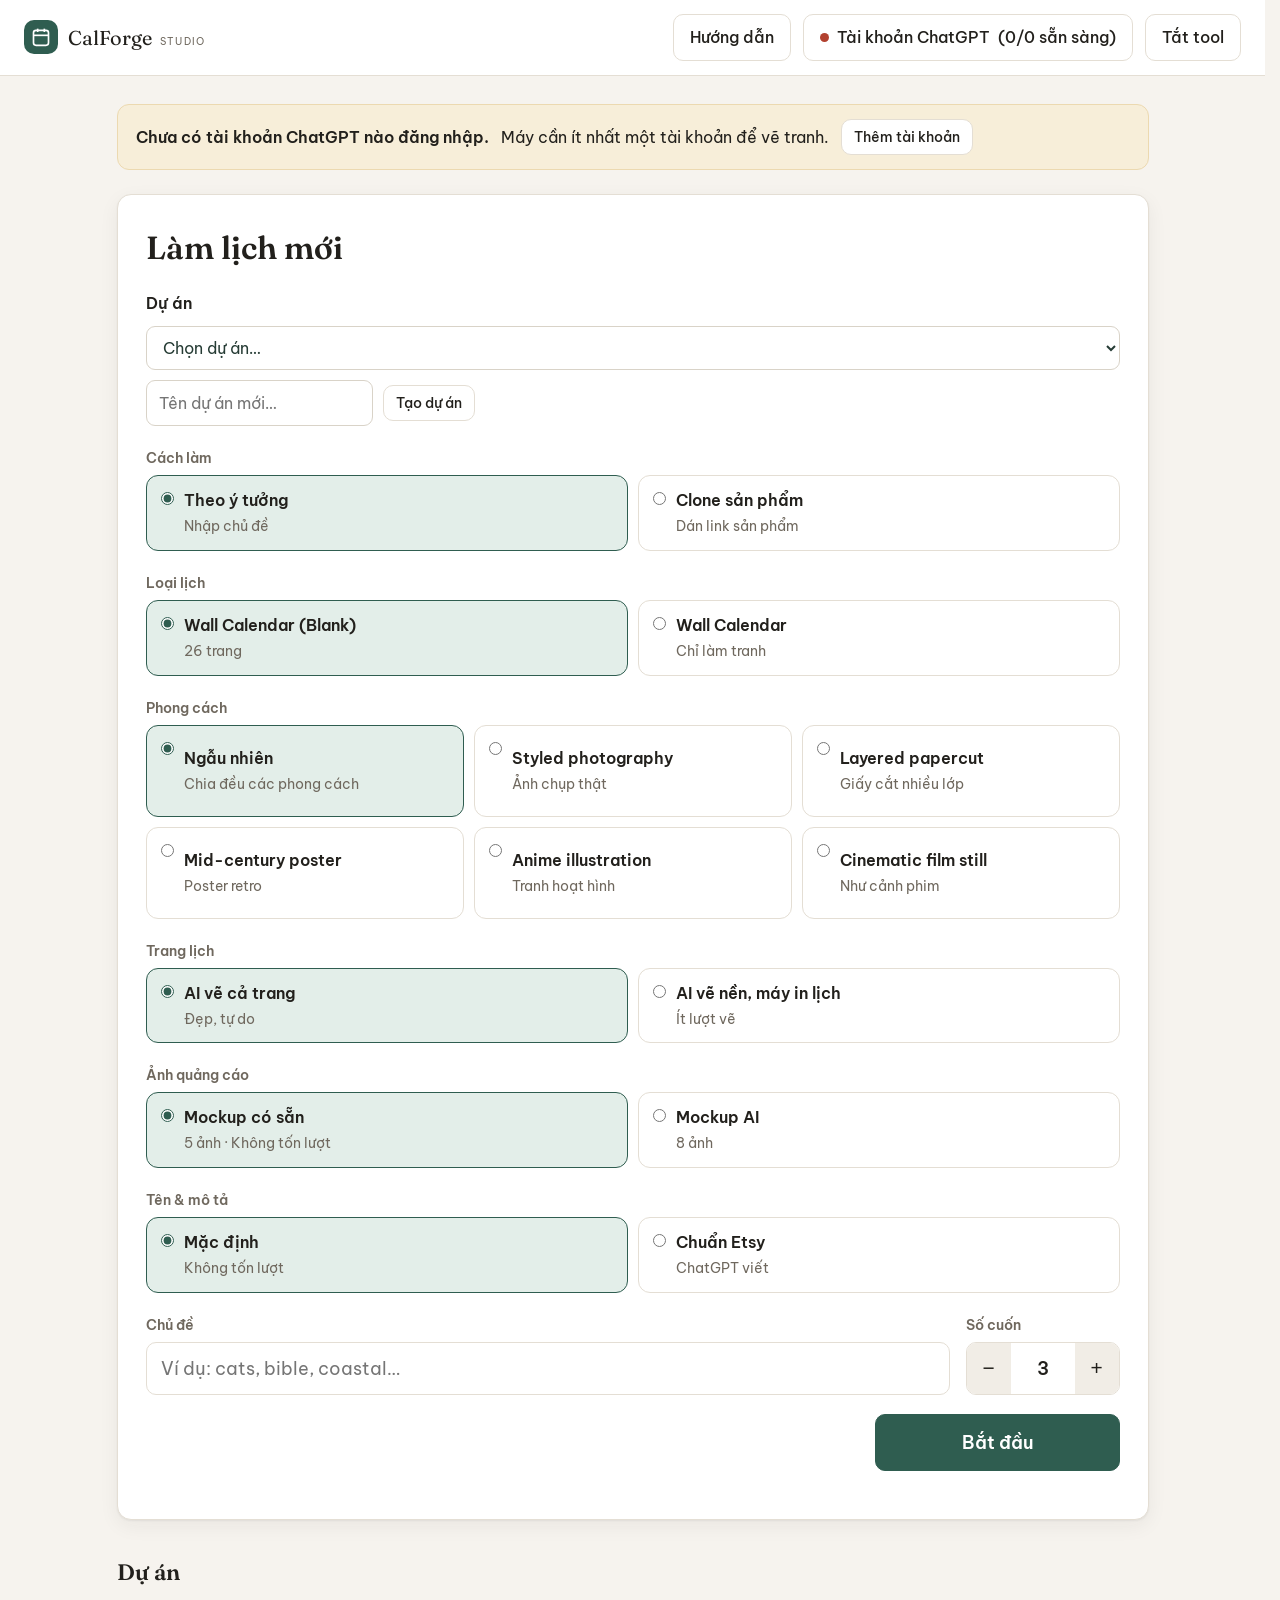
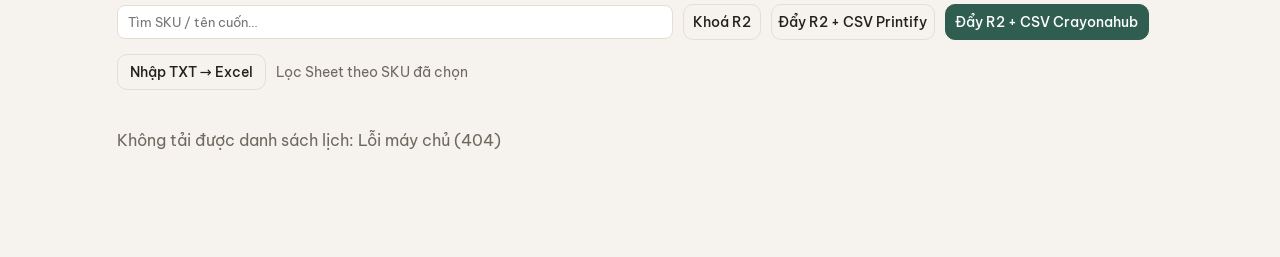
==== commit 2101dd26: "fix ui" ====
--- a/calforge/ui/static/index.html
+++ b/calforge/ui/static/index.html
@@ -150,7 +150,7 @@
       <div class="mode-panel" id="clonePanel" data-mode="clone" hidden>
         <div class="notice" id="clonePlusNotice" hidden></div>
         <fieldset class="kinds refs-box">
-          <legend>Link sản phẩm <small class="muted">1 link · 1 cuốn</small></legend>
+          <legend>Link sản phẩm <small class="muted">1 link · tối đa 5 cuốn</small></legend>
           <textarea id="cloneLinks" class="clone-links" rows="2" spellcheck="false"
                     placeholder="Dán link sản phẩm…"></textarea>
         </fieldset>
@@ -171,6 +171,14 @@
             <input id="cloneGroup" type="text" placeholder="Nhập chủ đề…" maxlength="80" autocomplete="off" required>
           </label>
           <label class="field narrow">
+            <span>Số cuốn / link</span>
+            <select id="cloneBookCount">
+              <option value="1">1 cuốn</option><option value="2">2 cuốn</option>
+              <option value="3">3 cuốn</option><option value="4">4 cuốn</option>
+              <option value="5">5 cuốn</option>
+            </select>
+          </label>
+          <label class="field narrow">
             <span>Năm lịch</span>
             <div class="stepper-y">
               <button type="button" data-ystep="-1" aria-label="Bớt một năm">−</button>
@@ -222,14 +230,14 @@
         <pre id="cloneRunLog"></pre>
       </details>
     </section>
-    <!-- Hàng đợi chung: 2 phần chạy riêng (batch theo ý tưởng - app.js / clone sản phẩm - clone.js), gộp chung khung -->
+    <!-- Một hàng đợi FIFO cho cả idea và clone. -->
     <section class="card queue" id="queueCard" hidden>
       <div class="run-head">
         <h2>Hàng đợi</h2>
       </div>
       <div class="queue-part" id="ideaQueueBox" hidden>
         <div class="queue-part-head">
-          <h3>Theo ý tưởng <span class="zone-n" id="ideaQueueCount">0</span></h3>
+          <h3>Idea &amp; Clone <span class="zone-n" id="ideaQueueCount">0</span></h3>
           <span class="grow"></span>
           <button class="btn btn-small btn-ghost" id="btnQueuePause">Tạm dừng</button>
         </div>
@@ -243,7 +251,7 @@
       </div>
       <div class="queue-part" id="cloneQueueCard" hidden>
         <div class="queue-part-head">
-          <h3>Clone sản phẩm <span class="zone-n" id="cloneQueueCount">0</span></h3>
+          <h3>Cuốn clone cần xử lý <span class="zone-n" id="cloneQueueCount">0</span></h3>
           <span class="grow"></span>
           <button class="btn btn-small btn-accent" id="btnCloneRun" hidden>Chạy hàng đợi</button>
         </div>
@@ -268,6 +276,11 @@
         </div>
       </div>
       <div class="zone-bar" id="zoneBar" role="group" aria-label="Lọc theo trạng thái" hidden></div>
+      <div class="sheet-export-row">
+        <button class="btn btn-small btn-ghost" id="btnImportSkuTxt">Nhập TXT → Excel</button>
+        <input type="file" id="skuTxtFile" accept=".txt,text/plain" hidden>
+        <span class="hint" id="skuTxtResult" role="status">Lọc Sheet theo SKU đã chọn</span>
+      </div>
       <p class="hint" id="shopResult" hidden></p>
       <div class="notice" id="unfinishedNotice" hidden>
         <span id="unfinishedText"></span>
@@ -341,6 +354,10 @@
       <label class="field"><span>Secret Access Key</span><input id="r2Secret" type="password" autocomplete="new-password"></label>
       <label class="field"><span>Bucket</span><input id="r2Bucket" type="text" autocomplete="off"></label>
       <label class="field"><span>Public URL</span><input id="r2Public" type="text" placeholder="https://cdn.example.com" autocomplete="off"></label>
+      <h3>Google Sheet</h3>
+      <label class="field"><span>Web app URL</span><input id="sheetEndpoint" type="url" placeholder="https://script.google.com/macros/s/…/exec" autocomplete="off"></label>
+      <label class="field"><span>Khóa đồng bộ</span><input id="sheetSecret" type="password" autocomplete="new-password"></label>
+      <p class="muted">Tự cập nhật theo SKU sau khi xuất CSV. Dùng cùng kết nối trên các máy.</p>
       <button class="btn btn-primary" id="btnR2Save">Lưu</button>
     </div>
   </div>
--- a/calforge/ui/static/app.css
+++ b/calforge/ui/static/app.css
@@ -275,6 +275,8 @@
 .results-meta .count { flex:none; white-space:nowrap; text-align:left; }
 .results-toolbar { display:grid; grid-template-columns:minmax(140px,1fr) 78px 164px 204px; align-items:center; gap:10px; min-height:40px; }
 .results-toolbar .book-search { width:100%; min-width:0; }
+.sheet-export-row { display:flex; align-items:center; flex-wrap:wrap; gap:10px; margin:8px 0 14px; }
+.sheet-export-row .hint { margin:0; overflow-wrap:anywhere; }
 .results-toolbar .btn { width:100%; min-height:36px; white-space:nowrap; }
 html { scrollbar-gutter:stable; }
 @media (max-width:620px) {
@@ -292,7 +294,7 @@
 .group-head h4 { text-transform: capitalize; font-size: 1rem; margin: 0; }
 
 /* ---------- Lịch đã làm: thẻ tổng quan + 3 vùng có khung ---------- */
-.zone-bar { display: grid; grid-template-columns: repeat(3, minmax(0, 1fr)); gap: 12px; margin: 12px 0 4px; }
+.zone-bar { display: grid; grid-template-columns: repeat(4, minmax(0, 1fr)); gap: 12px; margin: 12px 0 4px; }
 .zone-card { display: flex; flex-direction: column; align-items: flex-start; gap: 4px; padding: 12px 14px;
   border: 1.5px solid var(--line); border-radius: 12px; background: var(--surface); color: var(--text);
   font: inherit; text-align: left; cursor: pointer; transition: border-color .15s, box-shadow .15s; }
@@ -660,8 +662,8 @@
   background: rgba(20, 20, 20, .68); color: #fff; font: inherit; font-size: .75rem; font-weight: 600; cursor: pointer; }
 .tile-detail-pill:hover, .tile-detail-pill:focus-visible { background: rgba(20, 20, 20, .88); outline: none; }
 
-.clone-book-controls { display: flex; align-items: center; flex-wrap: wrap; gap: 8px; padding: 8px; }
-.clone-reviewed { display: inline-flex; align-items: center; gap: 6px; cursor: pointer; font-size: .8rem; }
+.clone-book-controls { display: flex; align-items: center; flex-wrap: wrap; gap: 8px; padding: 6px 8px; }
+.clone-reviewed { display: inline-flex; align-items: center; gap: 6px; cursor: pointer; font-size: .8rem; white-space: nowrap; }
 .clone-reviewed input { accent-color: var(--primary); width: 16px; height: 16px; }
 /* Dự án: chọn nơi lưu trước khi chạy, mở thư mục để xem các cuốn. */
 .workspace-form { display:flex; flex-wrap:wrap; align-items:center; gap:10px; margin:18px 0; }
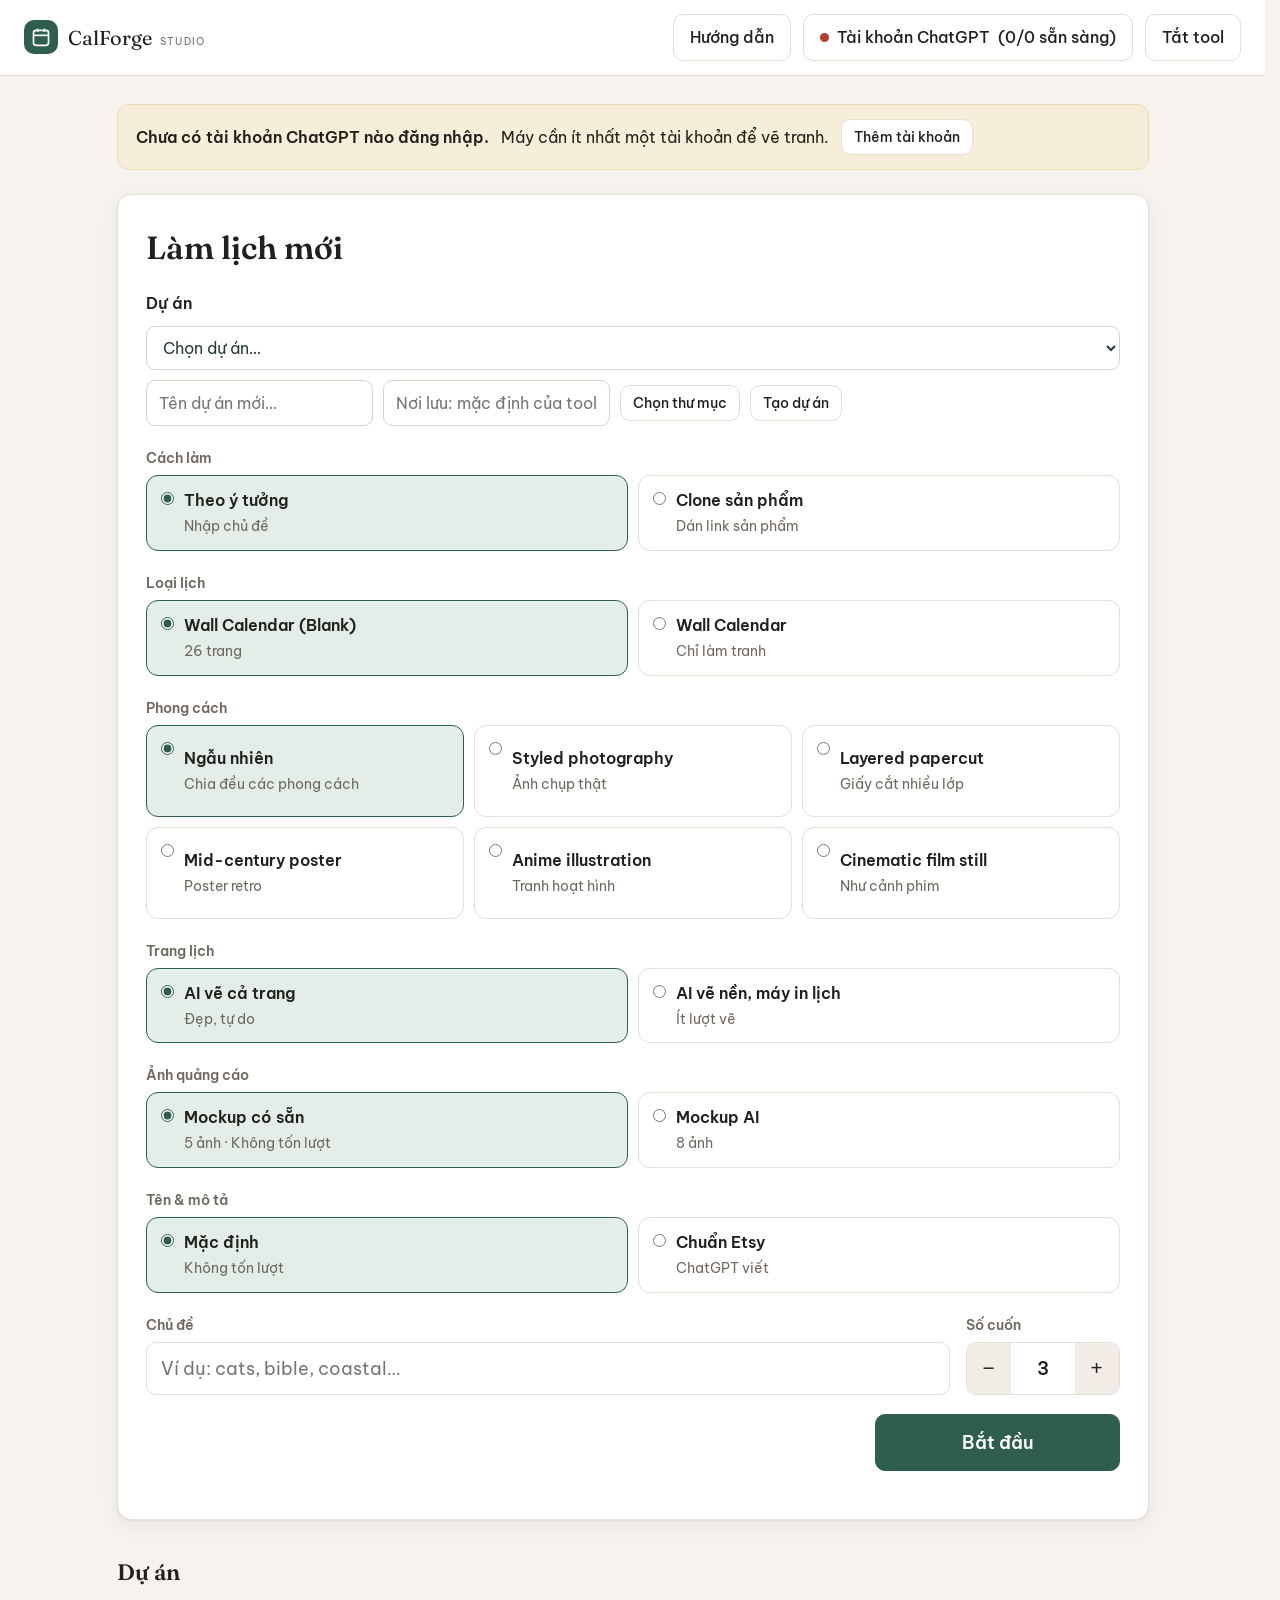
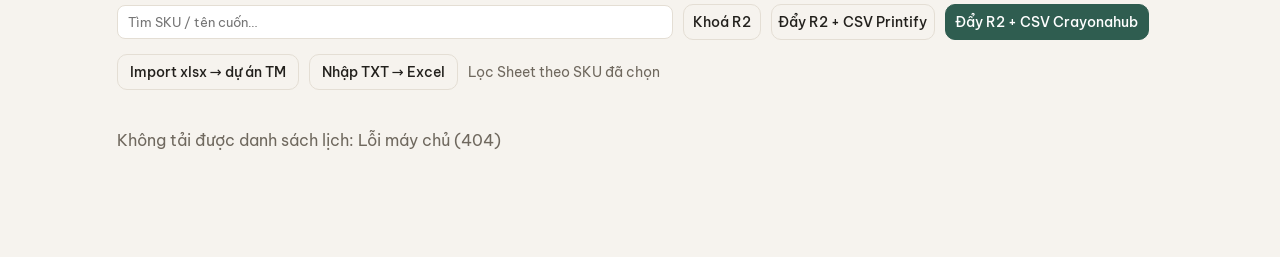
==== commit fe174166: "fit: change the pointer of project" ====
--- a/calforge/ui/static/index.html
+++ b/calforge/ui/static/index.html
@@ -40,6 +40,8 @@
         <label for="runProject"><strong>Dự án</strong></label>
         <select id="runProject"><option value="">Chọn dự án…</option></select>
         <input id="newProjectName" maxlength="100" placeholder="Tên dự án mới…" aria-label="Tên dự án mới">
+        <input id="newProjectFolder" placeholder="Nơi lưu: mặc định của tool" aria-label="Thư mục lưu dự án" title="Chọn thư mục cha; tool sẽ tạo thư mục riêng cho dự án">
+        <button type="button" class="btn btn-small btn-ghost" id="btnProjectFolder">Chọn thư mục</button>
         <button type="button" class="btn btn-small btn-ghost" id="btnCreateProject">Tạo dự án</button>
       </div>
       <fieldset class="kinds" id="modePicker">
@@ -277,6 +279,8 @@
       </div>
       <div class="zone-bar" id="zoneBar" role="group" aria-label="Lọc theo trạng thái" hidden></div>
       <div class="sheet-export-row">
+        <button class="btn btn-small btn-ghost" id="btnImportXlsx" title="Tạo cuốn từ file Sheet (SKU, Description, Tags, Title, Sizes, Paper, Design, Mockup) vào dự án TM; SKU đã có thì bỏ qua">Import xlsx → dự án TM</button>
+        <input type="file" id="xlsxFile" accept=".xlsx,application/vnd.openxmlformats-officedocument.spreadsheetml.sheet" hidden>
         <button class="btn btn-small btn-ghost" id="btnImportSkuTxt">Nhập TXT → Excel</button>
         <input type="file" id="skuTxtFile" accept=".txt,text/plain" hidden>
         <span class="hint" id="skuTxtResult" role="status">Lọc Sheet theo SKU đã chọn</span>
--- a/calforge/ui/static/app.css
+++ b/calforge/ui/static/app.css
@@ -668,13 +668,16 @@
 /* Dự án: chọn nơi lưu trước khi chạy, mở thư mục để xem các cuốn. */
 .workspace-form { display:flex; flex-wrap:wrap; align-items:center; gap:10px; margin:18px 0; }
 .workspace-form label { flex-basis:100%; }
+.workspace-location { display:block; max-width:100%; overflow:hidden; text-overflow:ellipsis; white-space:nowrap; color:#66736e; }
 .workspace-form select, .workspace-form input { min-width:220px; padding:10px 12px; border:1px solid #d9d3c8; border-radius:9px; background:#fff; color:#263c35; font:inherit; }
 .workspace-card.btn { display:inline-flex; flex-direction:column; align-items:flex-start; gap:12px; width:280px; max-width:100%; min-height:110px; margin:0 14px 14px 0; padding:22px; white-space:normal; text-align:left; border:1px solid #d9d3c8; background:#fff; color:#263c35; }
 .workspace-card span { font-size:13px; color:#6c756e; }
-.workspace-item { display:inline-flex; box-sizing:border-box; vertical-align:top; flex-direction:column; align-items:flex-start; width:280px; height:170px; max-width:100%; margin:0 14px 14px 0; padding:0 0 16px; border:1px solid var(--line); border-radius:var(--radius); background:var(--surface); overflow:hidden; }
-.workspace-item .workspace-card.btn { box-sizing:border-box; flex:none; width:100%; height:110px; min-height:110px; margin:0; border:0; border-radius:0; }
-.workspace-item .workspace-card strong { max-width:100%; overflow:hidden; text-overflow:ellipsis; white-space:nowrap; }
-.workspace-item > .btn-danger-ghost { margin:0 22px; align-self:flex-end; }
+.workspace-item { display:inline-flex; box-sizing:border-box; vertical-align:top; flex-direction:column; align-items:flex-start; width:280px; height:180px; max-width:100%; margin:0 14px 14px 0; padding:0 0 16px; border:1px solid var(--line); border-radius:var(--radius); background:var(--surface); overflow:hidden; }
+.workspace-item .workspace-card.btn { box-sizing:border-box; display:grid; grid-template-rows:24px 20px 18px; align-content:start; justify-content:stretch; align-items:center; gap:6px; flex:none; width:100%; height:120px; min-height:120px; margin:0; padding:18px 20px; border:0; border-radius:0; overflow:hidden; }
+.workspace-item .workspace-card > * { display:block; min-width:0; width:100%; margin:0; overflow:hidden; text-overflow:ellipsis; white-space:nowrap; line-height:20px; }
+.workspace-item .workspace-card strong { line-height:24px; }
+.workspace-item .workspace-location { font-size:11px; line-height:18px; }
+.workspace-item > .btn-danger-ghost { flex:none; margin:auto 20px 0; align-self:flex-end; }
 .mode-actions { display:flex; align-items:center; justify-content:flex-end; gap:16px; min-height:64px; margin:12px 0 20px; }
 .mode-actions .hint { flex:1; margin:0; }
 .mode-actions .btn-big { flex:none; width:245px; min-height:52px; }
